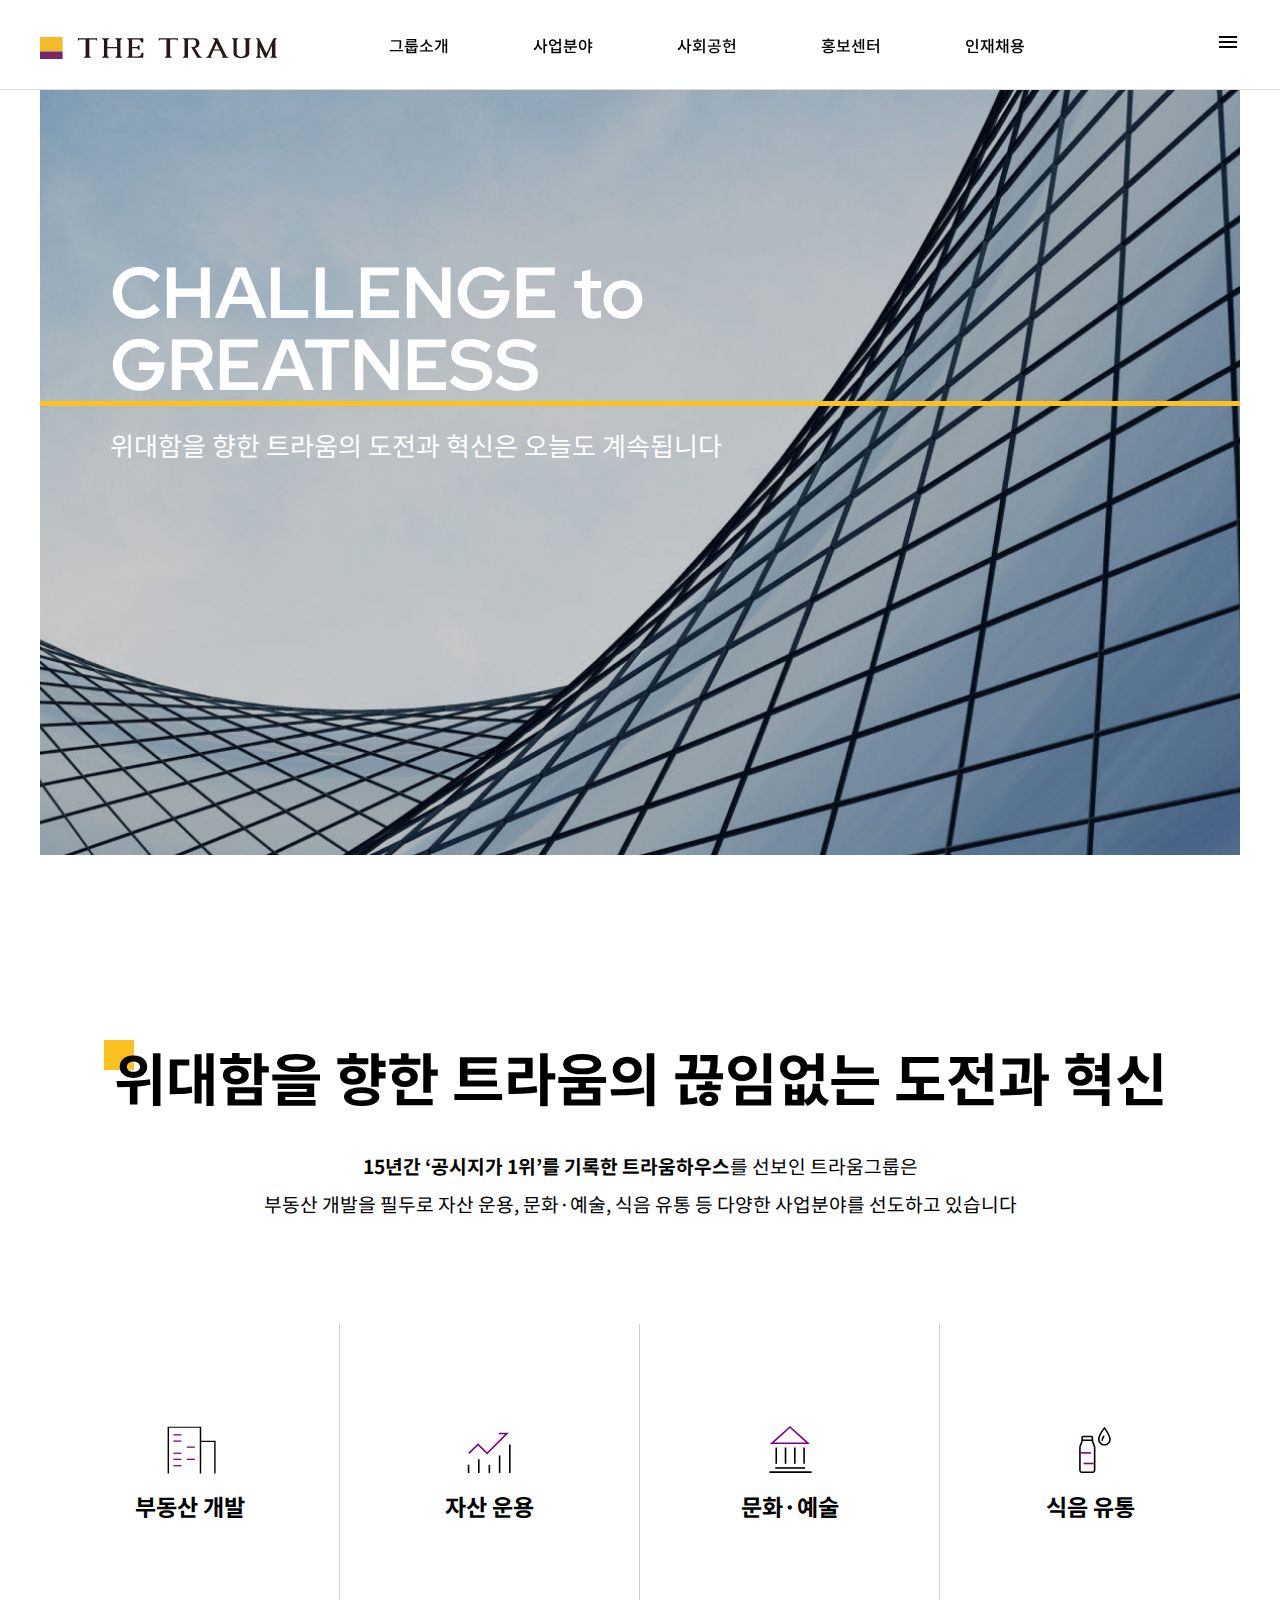
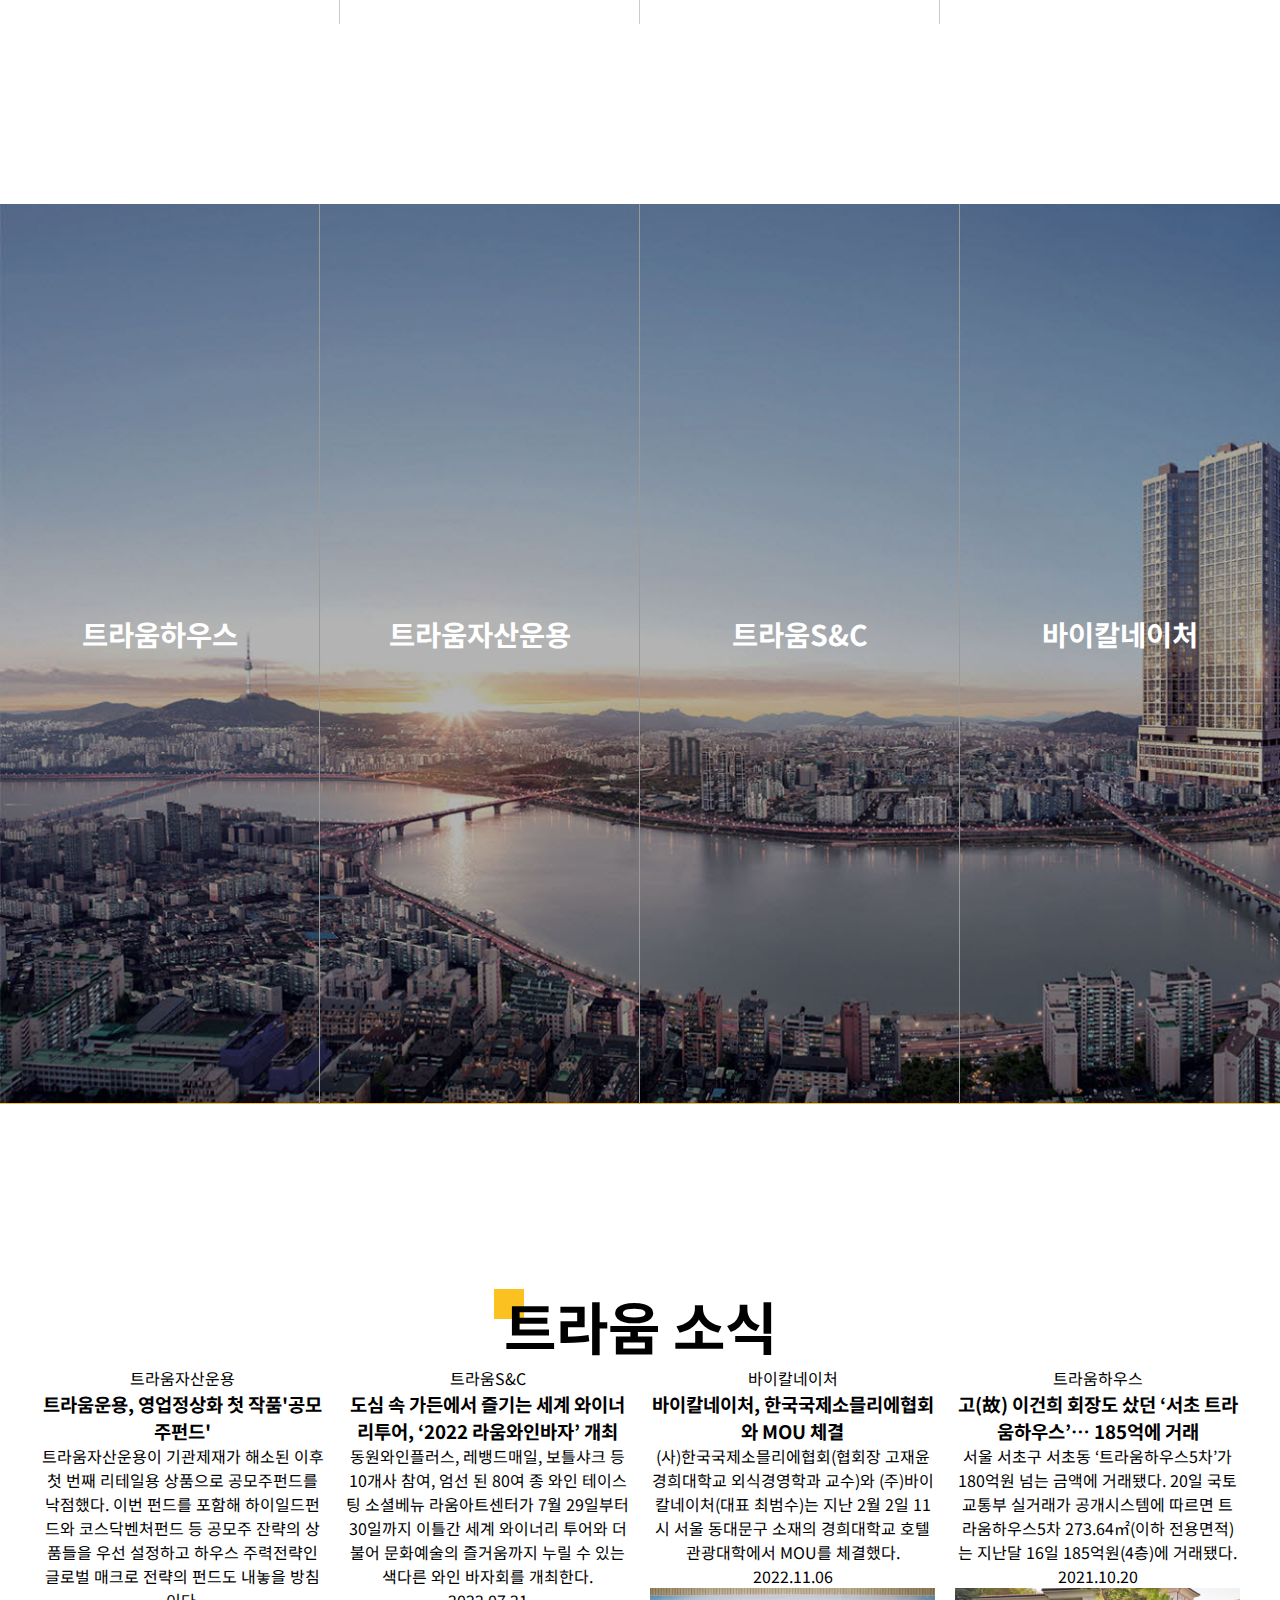
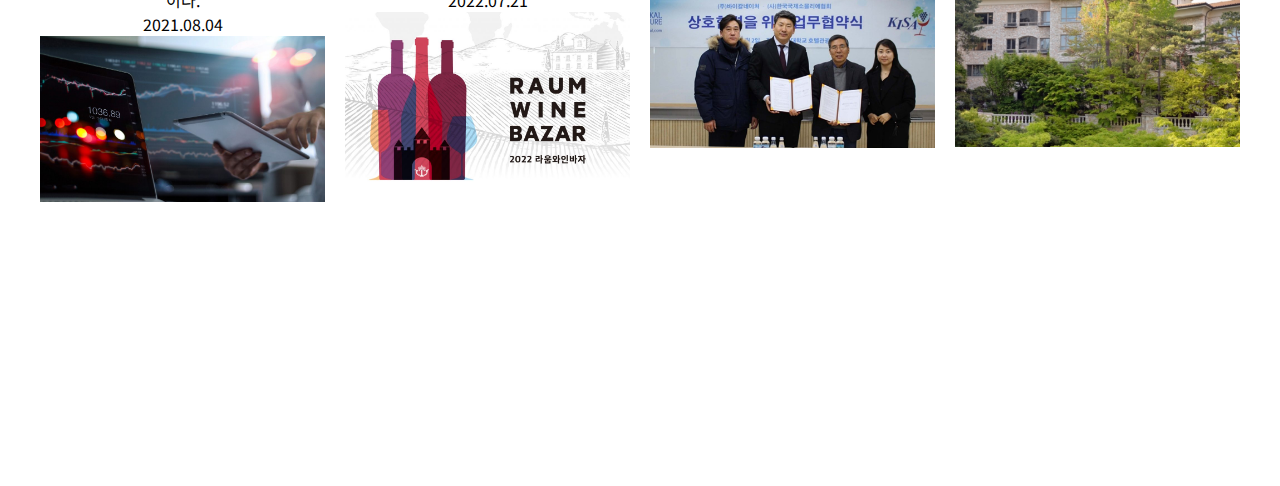
==== index.html @ a63b40f0 "contents_2 구현" ====
<!DOCTYPE html>
<html lang="en">
  <head>
    <meta charset="UTF-8" />
    <meta http-equiv="X-UA-Compatible" content="IE=edge" />
    <meta name="viewport" content="width=device-width, initial-scale=1.0" />
    <title>THE TRAUM</title>
    <link rel="stylesheet" href="./css/style.css" />
    <link
      rel="stylesheet"
      href="./css/web.css"
      media="screen and (min-width: 1200px)"
    />
    <link
      rel="stylesheet"
      href="./css/tab.css"
      media="screen and (max-width: 1200px) and (min-width: 768px)"
    />
    <link
      rel="stylesheet"
      href="./css/mob.css"
      media="screen and (max-width: 768px)"
    />
    <script src="https://ajax.googleapis.com/ajax/libs/jquery/3.6.1/jquery.min.js"></script>
    <script src="./js/main.js"></script>
  </head>
  <body>
    <div class="container">
      <header>
        <h1 class="logo">
          <a href="index.html">
            <img src="./images/logo.svg" alt="logo" />
          </a>
        </h1>
        <nav class="gnb">
          <ul class="depth1">
            <li>
              <a class="depth1-a" href="#">그룹소개</a>
              <ul class="depth2">
                <li>
                  <a href="#">CEO 인사말</a>
                </li>
                <li>
                  <a href="#">경영철학</a>
                </li>
                <li>
                  <a href="#">연혁</a>
                </li>
                <li>
                  <a href="#">계열사 소개</a>
                </li>
                <li>
                  <a href="#">CI</a>
                </li>
                <li>
                  <a href="#">오시는 길</a>
                </li>
              </ul>
            </li>
            <li>
              <a class="depth1-a" href="#">사업분야</a>
              <ul class="depth2">
                <li>
                  <a href="#">부동산 개발</a>
                </li>
                <li>
                  <a href="#">자산 운용</a>
                </li>
                <li>
                  <a href="#">문화·예술</a>
                </li>
                <li>
                  <a href="#">식음 유통</a>
                </li>
              </ul>
            </li>
            <li>
              <a class="depth1-a" href="#">사회공헌</a>
              <ul class="depth2">
                <li>
                  <a href="#">사회공헌 소개</a>
                </li>
                <li>
                  <a href="#">사회공헌 활동</a>
                </li>
              </ul>
            </li>
            <li>
              <a class="depth1-a" href="#">홍보센터</a>
              <ul class="depth2">
                <li>
                  <a href="#">그룹뉴스</a>
                </li>
                <li>
                  <a href="#">미디어룸</a>
                </li>
              </ul>
            </li>
            <li>
              <a class="depth1-a" href="#">인재채용</a>
              <ul class="depth2">
                <li>
                  <a href="#">인재상</a>
                </li>
                <li>
                  <a href="#">채용정보</a>
                </li>
              </ul>
            </li>
          </ul>
        </nav>
        <div class="nav-icon">
          <a href="sitemap.html"><img src="./images/menu.svg" alt="menu" /></a>
        </div>
      </header>
      <!-- header -->
      <div class="main-title">
        <div class="title-txt">
          <h1>
            CHALLENGE to <br />
            GREATNESS
          </h1>
          <div class="line">
            <div class="line-orange"></div>
          </div>
          <p class="mob-none">
            위대함을 향한 트라움의 도전과 혁신은 오늘도 계속됩니다
          </p>
          <p class="mob-only">
            위대함을 향한 트라움의 도전과 혁신은 <br />
            오늘도 계속됩니다
          </p>
        </div>
        <div class="img-box">
          <img
            class="title-img-web mob-none"
            src="./images/main-title-web.jpeg"
            alt="title-img"
          />
          <img
            class="title-img-mob mob-only"
            src="./images/main-title-mob.jpeg"
            alt="title-img"
          />
        </div>
      </div>
      <!-- main-title -->
      <div class="contents_1">
        <h2>
          <span class="yel">
            위대함을 향한 트라움의 <br class="web-none" />
            끊임없는 도전과 혁신
          </span>
        </h2>
        <p>
          <span class="bold">15년간 ‘공시지가 1위’를 기록한 트라움하우스</span
          >를 선보인 트라움그룹은
          <br class="mob-none" />
          부동산 개발을 필두로 자산 운용, 문화·예술, 식음 유통 등 다양한
          사업분야를 선도하고 있습니다
        </p>
        <div class="content-box">
          <div class="box">
            <img src="./images/real-estate.svg" alt="real-estate" />
            <p class="caption">부동산 개발</p>
            <a href="#"><p class="link-more">바로가기</p></a>
          </div>
          <div class="box">
            <img src="./images/asset-management.svg" alt="asset-management" />
            <p class="caption">자산 운용</p>
            <a href="#"><p class="link-more">바로가기</p></a>
          </div>
          <div class="box">
            <img src="./images/culture-art.svg" alt="culture and art" />
            <p class="caption">문화·예술</p>
            <a href="#"><p class="link-more">바로가기</p></a>
          </div>
          <div class="box">
            <img src="./images/beverage.svg" alt="beverage-distribution" />
            <p class="caption">식음 유통</p>
            <a href="#"><p class="link-more">바로가기</p></a>
          </div>
        </div>
      </div>
      <!-- contents_1 -->
      <div class="contents_2">
        <ul class="bm-list">
          <li>
            <p class="hidden kf-title-slide">부동산 개발 부문</p>
            <h3>트라움하우스</h3>
            <p class="hidden kf-next-slide">
              트라움하우스는 프로젝트 개발 기획, 시공, 분양, 운영 등 개발사업 전
              분야를 아우르는 디벨로퍼로서 시장을 놀라운 혁신으로 이끌고
              있습니다.
            </p>
            <a href="#"><p class="hidden kf-next-slide link-more">MORE</p></a>
          </li>
          <li>
            <p class="hidden kf-title-slide">자산운용 부문</p>
            <h3>트라움자산운용</h3>
            <p class="hidden kf-next-slide">
              세상에 없던 상품을 만들고자 도전하는 트라움자산운용은 매크로
              분석을 기반으로 시장 변화에 능동적으로 대처하며 장기적인 복리
              수익률을 추구합니다.
            </p>
            <a href="#"><p class="hidden kf-next-slide link-more">MORE</p></a>
          </li>
          <li>
            <p class="hidden kf-title-slide">문화·예술 부문</p>
            <h3>트라움S&C</h3>
            <p class="hidden kf-next-slide">
              국내 최초 소셜베뉴 라움은 '사람이 문화를 만든다'는 철학 아래
              사람과 사람을 잇는 사회 교류와 품격 있는 문화 예술 향유의 장을
              선보입니다.
            </p>
            <a href="#"> <p class="hidden kf-next-slide link-more">MORE</p></a>
          </li>
          <li>
            <p class="hidden kf-title-slide">식음 유통 부문</p>
            <h3>바이칼네이처</h3>
            <p class="hidden kf-next-slide">
              바이칼네이처는 세계 최대 담수량을 보유한 바이칼 호수의 물을
              취수하여 독점 공급계약을 통해 한국 유통을 전개하고 있습니다.
            </p>
            <a href="#"> <p class="hidden kf-next-slide link-more">MORE</p></a>
          </li>
        </ul>
      </div>
      <!-- contents_2 -->
      <div class="contents_3">
        <h2>
          <span class="yel"> 트라움 소식 </span>
        </h2>
        <div class="ct3_wrap">
          <a href="#">
            <div class="news_box">
              <p class="news_bm"><span>트라움자산운용</span></p>
              <h3 class="news_title">
                트라움운용, 영업정상화 첫 작품'공모주펀드'
              </h3>
              <p class="news_txt">
                트라움자산운용이 기관제재가 해소된 이후 첫 번째 리테일용
                상품으로 공모주펀드를 낙점했다. 이번 펀드를 포함해
                하이일드펀드와 코스닥벤처펀드 등 공모주 잔략의 상품들을 우선
                설정하고 하우스 주력전략인 글로벌 매크로 전략의 펀드도 내놓을
                방침이다.
              </p>
              <p class="news_date">2021.08.04</p>
              <div class="news_img">
                <img src="./images/contents_3_img_1.jpg" alt="news1" />
              </div>
            </div>
          </a>
          <a href="#">
            <div class="news_box">
              <p class="news_bm"><span>트라움S&C</span></p>
              <h3 class="news_title">
                도심 속 가든에서 즐기는 세계 와이너리투어, ‘2022 라움와인바자’
                개최
              </h3>
              <p class="news_txt">
                동원와인플러스, 레뱅드매일, 보틀샤크 등 10개사 참여, 엄선 된
                80여 종 와인 테이스팅 소셜베뉴 라움아트센터가 7월 29일부터
                30일까지 이틀간 세계 와이너리 투어와 더불어 문화예술의
                즐거움까지 누릴 수 있는 색다른 와인 바자회를 개최한다.
              </p>
              <p class="news_date">2022.07.21</p>
              <div class="news_img">
                <img src="./images/contents_3_img_2.jpg" alt="news2" />
              </div>
            </div>
          </a>
          <a href="#">
            <div class="news_box">
              <p class="news_bm"><span>바이칼네이처</span></p>
              <h3 class="news_title">
                바이칼네이처, 한국국제소믈리에협회와 MOU 체결
              </h3>
              <p class="news_txt">
                (사)한국국제소믈리에협회(협회장 고재윤 경희대학교 외식경영학과
                교수)와 (주)바이칼네이처(대표 최범수)는 지난 2월 2일 11시 서울
                동대문구 소재의 경희대학교 호텔관광대학에서 MOU를 체결했다.
              </p>
              <p class="news_date">2022.11.06</p>
              <div class="news_img">
                <img src="./images/contents_3_img_3.jpg" alt="news3" />
              </div>
            </div>
          </a>
          <a href="#">
            <div class="news_box">
              <p class="news_bm"><span>트라움하우스</span></p>
              <h3 class="news_title">
                고(故) 이건희 회장도 샀던 ‘서초 트라움하우스’… 185억에 거래
              </h3>
              <p class="news_txt">
                서울 서초구 서초동 ‘트라움하우스5차’가 180억원 넘는 금액에
                거래됐다. 20일 국토교통부 실거래가 공개시스템에 따르면
                트라움하우스5차 273.64㎡(이하 전용면적)는 지난달 16일
                185억원(4층)에 거래됐다.
              </p>
              <p class="news_date">2021.10.20</p>
              <div class="news_img">
                <img src="./images/contents_3_img_4.jpg" alt="news4" />
              </div>
            </div>
          </a>
        </div>
      </div>
      <!-- contents_3 -->
    </div>
    <!-- container -->
  </body>
</html>
---- css/style.css ----
@import url("https://fonts.googleapis.com/css2?family=Noto+Sans+KR:wght@100;300;400;500;700;900&family=Red+Hat+Display:wght@700;800;900&display=swap");

* {
  margin: 0;
  padding: 0;
  box-sizing: border-box;
}

body {
  font-family: "Noto Sans KR", sans-serif;
  overflow-x: hidden;
}

body::-webkit-scrollbar {
  display: none; /* Chrome, Safari, Opera */
}
body {
  -ms-overflow-style: none; /* IE and Edge */
  scrollbar-width: none; /* Firefox */
}

.container {
  width: 100vw;
  margin: 0 auto;
}

nav ul {
  list-style-type: none;
}

.gnb .depth1 > li {
  display: inline-block;
}

a {
  text-decoration: none;
  color: #000;
}

.main-title .title-txt h1 {
  font-family: "Red Hat Display";
}

/* 타이틀라인 애니메이션 */
.main-title .title-txt .line .line-orange {
  animation: line-orange 6s infinite linear both;
}

@keyframes line-orange {
  from {
    width: 0;
  }
  to {
    width: calc(100%);
  }
}
---- css/web.css ----
/* #### web.css #### */
.mob-only {
  display: none;
}
.web-none {
  display: none;
}
.container {
  max-width: 1900px;
}

/* header */
header {
  display: flex;
  width: 100%;
  height: 90px;
  /* outline: 1px solid red; */
  justify-content: space-between;
  align-items: center;
  padding: 0 40px;
  z-index: 100;
  position: fixed;
  background: #fff;
  border-bottom: 0.2px solid #ddd;
}

.gnb {
  height: 100%;
}

.gnb .depth1 > li {
  width: 140px;
  height: 100%;
  /* outline: 1px solid yellow; */
  position: relative;
}
.gnb .depth1 > li > a {
  font-size: 16px;
  font-weight: 500;
  line-height: 90px;
}

/* depth2 메뉴 */
.gnb .depth2 {
  height: 0;
  padding-top: 20px;
  margin-bottom: 20px;
  z-index: 2;
  overflow: hidden;
  transition: 0.2s;
}
.gnb .depth1::after {
  content: "";
  width: 100%;
  height: 0;
  background: #fff;
  position: absolute;
  left: 0;
  top: 90px;
  transition: 0.2s;
  z-index: -1;
}
.gnb .depth1:hover::after {
  height: 280px;
}

.gnb .depth1:hover .depth2 {
  height: 280px;
  flex-direction: column;
}

.gnb .depth2 a {
  font-size: 15px;
  font-weight: 400;
  line-height: 40px;
}

.gnb a:hover {
  font-weight: 700;
  color: #800080;
}

.gnb .depth1 > li::before {
  content: "";
  width: 0px;
  height: 2px;
  background: #800080;
  position: absolute;
  top: 88px;
  transition: 0.5s;
}
.gnb .depth1 > li:hover::before {
  width: 65px;
}

/* title */
.main-title {
  width: 100%;
  height: 95vh;
  /* outline: 1px solid blue; */
  padding: 0 40px;
  position: relative;
  overflow: hidden;
}
.main-title .title-txt {
  width: 100%;
  position: absolute;
  top: 30%;
}
.main-title .title-txt h1 {
  font-size: 4.5rem;
  color: #fff;
  line-height: 1em;
  padding-left: 70px;
}
.main-title .title-txt .line {
  width: calc(100vw - 80px);
  height: 5px;
  background: #fff;
}
.main-title .title-txt .line .line-orange {
  width: calc(100vw - 80px);
  height: 100%;
  background: #fac120;
}
.main-title .title-txt p {
  font-size: 26px;
  color: #fff;
  margin-top: 20px;
  padding-left: 70px;
}
.main-title .title-img-web {
  width: 100%;
  height: 95vh;
  display: flex;
  object-fit: cover;
  object-position: bottom;
}

/* contents_1 */
.contents_1 {
  width: 100%;
  text-align: center;
  padding: 180px 40px;
  /* outline: 1px solid #fac120; */
}

.contents_1 > h2 {
  font-size: 3.56rem;
}

.contents_1 h2 span {
  position: relative;
}
.contents_1 .yel::before {
  content: "";
  width: 30px;
  height: 30px;
  background: #fac120;
  position: absolute;
  top: 5px;
  left: -10px;
  z-index: -1;
}

.contents_1 > p {
  margin-top: 30px;
  font-size: 1.2rem;
  line-height: 2em;
}

.contents_1 > p > .bold {
  font-weight: 700;
}
.contents_1 .content-box {
  width: 100%;
  height: 300px;
  margin-top: 100px;
  display: flex;
  justify-content: space-around;
  align-items: center;
  /* outline: 1px solid blue; */
}

.contents_1 .content-box .box {
  width: 25%;
  height: 100%;
  /* outline: 1px solid orange; */
  display: flex;
  flex-direction: column;
  justify-content: center;
  align-items: center;
  border-right: 1px solid #ccc;
}
.contents_1 > .content-box > .box:last-child {
  border-right: none;
}

.contents_1 .box img {
  width: 64px;
}

.contents_1 .box .caption {
  font-size: 1.44rem;
  font-weight: 700;
  line-height: 2em;
}

.contents_1 .box:hover > .caption {
  color: #800080;
}

.contents_1 .box .link-more {
  font-weight: 700;
  height: 0;
  overflow: hidden;
  color: #800080;
  transition: 0.5s;
  position: relative;
  left: -15px;
}
.contents_1 .box .link-more::before {
  content: "";
  width: 20px;
  height: 20px;
  background: rgba(80, 00, 80, 0.5);
  position: absolute;
  left: 73px;
  top: 3px;
}

.contents_1 .box .link-more::after {
  content: "";
  width: 50px;
  height: 20px;
  background-image: url(../images/p_btn.svg);
  background-repeat: no-repeat;
  position: absolute;
  left: 65px;
  top: 8px;
  transition: 0.5s;
}

.contents_1 .box:hover .link-more {
  height: 1.5em;
  overflow: visible;
}

.contents_1 .box .link-more:hover::after {
  transform: translate(18px, 0);
}

/* contents_2 */

.contents_2 {
  height: 100vh;
  background-image: url(../images/contents_2_bg_1.jpg);
  background-repeat: no-repeat;
  background-size: cover;
}
.contents_2 .bm-list {
  width: 100%;
  display: flex;
  height: 100%;
}

.contents_2 .bm-list li {
  width: 25%;
  height: 100%;
  border-right: 0.1px solid #999;
  display: flex;
  flex-direction: column;
  justify-content: center;
  text-align: center;
  padding: 20px;
  color: white;
  position: relative;
}

.contents_2 .bm-list li:last-child {
  border-right: none;
}

.contents_2 h3 {
  font-size: 1.78rem;
  line-height: 3em;
}
.hidden {
  height: 0;
  opacity: 0;
}

.contents_2 li:hover {
  background: rgba(80, 00, 80, 0.3);
}

.contents_2 li:hover .hidden {
  height: auto;
}

.contents_2 li:hover h3 {
  transform: scale(1.5);
  transition: 0.4s;
}

.contents_2 li:hover .kf-title-slide {
  animation: title-slide 0.6s forwards;
}

.contents_2 li:hover .kf-next-slide {
  animation: next-slide 0.6s 0.3s forwards;
}

@keyframes title-slide {
  from {
    transform: translateY(50px);
  }
  to {
    transform: translateY(0);
    opacity: 1;
  }
}

@keyframes next-slide {
  from {
    transform: translateY(50px);
  }
  to {
    transform: translateY(0);
    opacity: 1;
  }
}

.contents_2 li .link-more {
  line-height: 30px;
  position: relative;
  margin: 20px auto;
  width: 200px;
  left: -30px;
  /* outline: 1px solid red; */
}
.contents_2 a {
  color: #fff;
}
.contents_2 .link-more::before {
  content: "";
  width: 30px;
  height: 30px;
  background: rgba(80, 00, 80, 0.8);
  position: absolute;
  right: 30px;
}
.contents_2 .link-more::after {
  content: "";
  width: 30px;
  height: 20px;
  background-image: url(../images/more.svg);
  background-repeat: no-repeat;
  background-size: contain;
  position: absolute;
  right: 40px;
  top: 10px;
  transition: 0.5s;
}
.contents_2 .link-more:hover::after {
  transform: translate(20px, 0);
}

/* contents_3 */
.contents_3 {
  width: 100%;
  text-align: center;
  padding: 180px 40px;
  outline: 1px solid #fac120;
}

.contents_3 > h2 {
  font-size: 3.56rem;
}

.contents_3 h2 .yel {
  position: relative;
}
.contents_3 .yel::before {
  content: "";
  width: 30px;
  height: 30px;
  background: #fac120;
  position: absolute;
  top: 5px;
  left: -10px;
  z-index: -1;
}

.contents_3 .ct3_wrap {
  display: flex;
  width: 100%;
  height: 60vh;
  overflow: hidden;
  gap: 20px;
}

.contents_3 .ct3_wrap a {
  width: 33.33%;
}

.contents_3 img {
  width: 100%;
  display: flex;
}
---- css/tab.css ----
/* #### tab.css #### */
.mob-only {
  display: none;
}
.web-only {
  display: none;
}

/* header */
header {
  display: flex;
  width: 100vw;
  height: 90px;
  position: fixed;
  /* outline: 1px solid red; */
  justify-content: space-between;
  align-items: center;
  padding: 0 40px;
  border-bottom: 0.2px solid #ddd;
  z-index: 100;
  background-color: #fff;
}
.gnb {
  height: 100%;
  display: none;
}

/* title */
.main-title {
  width: 100%;
  height: 85vh;
  /* outline: 1px solid blue; */
  padding: 0 40px;
  position: relative;
}
.main-title .title-txt {
  width: 100%;
  position: absolute;
  top: 30%;
}
.main-title .title-txt h1 {
  font-size: 72px;
  color: #fff;
  line-height: 1em;
  padding-left: 50px;
}
.main-title .title-txt .line {
  width: 100%;
  height: 5px;
  background: #fff;
  padding-right: 80px;
}
.main-title .title-txt .line .line-orange {
  width: 100%;
  height: 100%;
  background: #fac120;
}
.main-title .title-txt p {
  font-size: 23px;
  color: #fff;
  margin-top: 20px;
  padding-left: 50px;
}
.main-title .title-img-web {
  width: 100%;
  height: 85vh;
  display: flex;
  object-fit: cover;
  object-position: bottom;
}

/* contents_1 */
.contents_1 {
  width: 100%;
  text-align: center;
  padding: 150px 40px;
  /* outline: 1px solid #fac120; */
}

.contents_1 > h2 {
  font-size: 2.66rem;
}

.contents_1 h2 span {
  position: relative;
}
.contents_1 .yel::before {
  content: "";
  width: 30px;
  height: 30px;
  background: #fac120;
  position: absolute;
  top: 0px;
  left: -10px;
  z-index: -1;
}

.contents_1 > p {
  margin-top: 30px;
  font-size: 1rem;
  line-height: 2em;
}

.contents_1 > p > .bold {
  font-weight: 700;
}
.contents_1 .content-box {
  width: 100%;
  height: 300px;
  margin-top: 100px;
  display: flex;
  justify-content: space-around;
  align-items: center;
  /* outline: 1px solid blue; */
}

.contents_1 .content-box .box {
  width: 25%;
  height: 100%;
  /* outline: 1px solid orange; */
  display: flex;
  flex-direction: column;
  justify-content: center;
  align-items: center;
  border-right: 1px solid #ccc;
}
.contents_1 > .content-box > .box:last-child {
  border-right: none;
}

.contents_1 .box img {
  width: 64px;
}

.contents_1 .box .caption {
  font-size: 1.44rem;
  font-weight: 700;
  line-height: 2em;
}

.contents_1 .box:hover > .caption {
  color: #800080;
}

.contents_1 .box .link-more {
  font-weight: 700;
  height: 0;
  overflow: hidden;
  color: #800080;
  transition: 0.5s;
  position: relative;
  left: -15px;
}
.contents_1 .box .link-more::before {
  content: "";
  width: 20px;
  height: 20px;
  background: rgba(80, 00, 80, 0.5);
  position: absolute;
  left: 73px;
  top: 3px;
}

.contents_1 .box .link-more::after {
  content: "";
  width: 50px;
  height: 20px;
  background-image: url(../images/p_btn.svg);
  background-repeat: no-repeat;
  position: absolute;
  left: 65px;
  top: 8px;
  transition: 0.5s;
}

.contents_1 .box:hover .link-more {
  height: 1.5em;
  overflow: visible;
}

.contents_1 .box .link-more:hover::after {
  transform: translate(18px, 0);
}

/* contents_2 */

.contents_2 {
  height: 100vh;
}
.contents_2 .bm-list {
  width: 100%;
  display: flex;
  flex-wrap: wrap;
  overflow: hidden;
  height: 100%;
}

.contents_2 .bm-list li {
  width: 50%;
  height: 100%;
  display: flex;
  flex-direction: column;
  justify-content: center;
  text-align: center;
  padding: 50px;
  color: white;
  background-position: left;
}

.contents_2 .bm-list li:first-child {
  background-image: url(../images/contents_2_bg_1.jpg);
}
.contents_2 .bm-list li:nth-child(2) {
  background-image: url(../images/contents_2_bg_2.jpg);
}
.contents_2 .bm-list li:nth-child(3) {
  background-image: url(../images/contents_2_bg_3.jpg);
}
.contents_2 .bm-list li:last-child {
  background-image: url(../images/contents_2_bg_4.jpg);
}

.contents_2 h3 {
  font-size: 1.78rem;
  line-height: 2.5em;
}
.contents_2 p {
  font-size: 0.9rem;
}

.contents_2 .link-more {
  font-weight: 300;
  line-height: 30px;
  position: relative;
  margin: 20px auto;
  width: 200px;
  left: -25px;
}
.contents_2 a {
  color: #fff;
}
.contents_2 .link-more::before {
  content: "";
  width: 30px;
  height: 30px;
  background: rgba(80, 00, 80, 0.8);
  position: absolute;
  right: 30px;
}
.contents_2 .link-more::after {
  content: "";
  width: 30px;
  height: 20px;
  background-image: url(../images/more.svg);
  background-repeat: no-repeat;
  background-size: contain;
  position: absolute;
  right: 40px;
  top: 10px;
  transition: 0.5s;
}
.contents_2 .link-more:hover::after {
  transform: translate(20px, 0);
}
---- css/mob.css ----
/* #### mob.css #### */
.mob-none {
  display: none;
}
.web-only {
  display: none;
}

header {
  display: flex;
  position: fixed;
  width: 100%;
  height: 65px;
  /* outline: 1px solid red; */
  justify-content: space-between;
  align-items: center;
  padding: 0 14px;
  border-bottom: 0.2px solid #ddd;
  z-index: 100;
  background-color: #fff;
}
header h1 img {
  width: 80%;
}
.gnb {
  height: 100%;
  display: none;
}

/* title */
.main-title {
  width: 100%;
  height: 60vh;
  /* outline: 1px solid blue; */
  position: relative;
}
.main-title .title-txt {
  width: 100%;
  height: 100%;
  position: absolute;
  top: 30%;
}
.main-title .title-txt h1 {
  font-size: 35px;
  color: #fff;
  line-height: 1em;
  padding-left: 40px;
}
.main-title .title-txt .line {
  width: 100%;
  height: 3px;
  background: #fff;
}
.main-title .title-txt .line .line-orange {
  width: 100%;
  height: 100%;
  background: #fac120;
}

.main-title .title-txt p {
  font-size: 17px;
  color: #fff;
  margin-top: 10px;
  padding-left: 40px;
}

.main-title .title-img-mob {
  width: 100%;
  height: 60vh;
  display: flex;
  object-fit: cover;
  object-position: bottom;
}

/* contents_1 */
.contents_1 {
  width: 100%;
  text-align: center;
  padding: 50px 14px;
  outline: 1px solid #fac120;
}

.contents_1 > h2 {
  font-size: 25px;
}

.contents_1 h2 span {
  position: relative;
}
.contents_1 .yel::before {
  content: "";
  width: 20px;
  height: 20px;
  background: #fac120;
  position: absolute;
  top: -2px;
  left: -8px;
  z-index: -1;
}

.contents_1 > p {
  margin-top: 30px;
  font-size: 14px;
  line-height: 2em;
}

.contents_1 > p > .bold {
  font-weight: 700;
}
.contents_1 .content-box {
  width: 100%;
  height: 300px;
  margin-top: 50px;
  display: flex;
  flex-wrap: wrap;
  justify-content: space-around;
  align-items: center;
  /* outline: 1px solid blue; */
}

.contents_1 .content-box .box {
  width: 50%;
  height: 50%;
  /* outline: 1px solid orange; */
  display: flex;
  flex-direction: column;
  justify-content: center;
  align-items: center;
  border-right: 1px solid #ccc;
  border-bottom: 1px solid #ccc;
}
.contents_1 > .content-box > .box:nth-child(2) {
  border-right: none;
}
.contents_1 > .content-box > .box:nth-child(3) {
  border-bottom: none;
}
.contents_1 > .content-box > .box:last-child {
  border-right: none;
  border-bottom: none;
}

.contents_1 .box img {
  width: 58px;
}

.contents_1 .box .caption {
  font-size: 20px;
  font-weight: 700;
  line-height: 2em;
}

.contents_1 .box:hover > .caption {
  color: #800080;
}

.contents_1 .box .link-more {
  font-size: 15px;
  font-weight: 700;
  height: 0;
  overflow: hidden;
  color: #800080;
  transition: 0.5s;
  position: relative;
  left: -15px;
}
.contents_1 .box .link-more::before {
  content: "";
  width: 20px;
  height: 20px;
  background: rgba(80, 00, 80, 0.5);
  position: absolute;
  left: 73px;
  top: 3px;
}

.contents_1 .box .link-more::after {
  content: "";
  width: 50px;
  height: 20px;
  background-image: url(../images/p_btn.svg);
  background-repeat: no-repeat;
  position: absolute;
  left: 65px;
  top: 8px;
  transition: 0.5s;
}

.contents_1 .box:hover .link-more {
  height: 1.5em;
  overflow: visible;
}

.contents_1 .box .link-more:hover:after {
  transform: translate(18px, 0);
}

/* contents_2 */

.contents_2 {
  height: 65vh;
}
.contents_2 .bm-list {
  width: 100%;
  display: flex;
  flex-wrap: wrap;
  overflow: hidden;
  height: 100%;
}

.contents_2 .bm-list li {
  width: 100%;
  height: 100%;
  display: flex;
  flex-direction: column;
  justify-content: center;
  text-align: center;
  padding: 50px;
  color: white;
  background-position: center;
}

.contents_2 .bm-list li:first-child {
  background-image: url(../images/contents_2_bg_1.jpg);
}
.contents_2 .bm-list li:nth-child(2) {
  background-image: url(../images/contents_2_bg_2.jpg);
}
.contents_2 .bm-list li:nth-child(3) {
  background-image: url(../images/contents_2_bg_3.jpg);
}
.contents_2 .bm-list li:last-child {
  background-image: url(../images/contents_2_bg_4.jpg);
}

.contents_2 h3 {
  font-size: 1.78rem;
  line-height: 2.5em;
}
.contents_2 p {
  font-size: 0.9rem;
}

.contents_2 .link-more {
  font-weight: 300;
  line-height: 30px;
  position: relative;
  margin: 20px auto;
  width: 200px;
  left: -25px;
}
.contents_2 a {
  color: #fff;
}
.contents_2 .link-more::before {
  content: "";
  width: 30px;
  height: 30px;
  background: rgba(80, 00, 80, 0.8);
  position: absolute;
  right: 30px;
}
.contents_2 .link-more::after {
  content: "";
  width: 30px;
  height: 20px;
  background-image: url(../images/more.svg);
  background-repeat: no-repeat;
  background-size: contain;
  position: absolute;
  right: 40px;
  top: 10px;
  transition: 0.5s;
}
.contents_2 .link-more:hover::after {
  transform: translate(20px, 0);
}
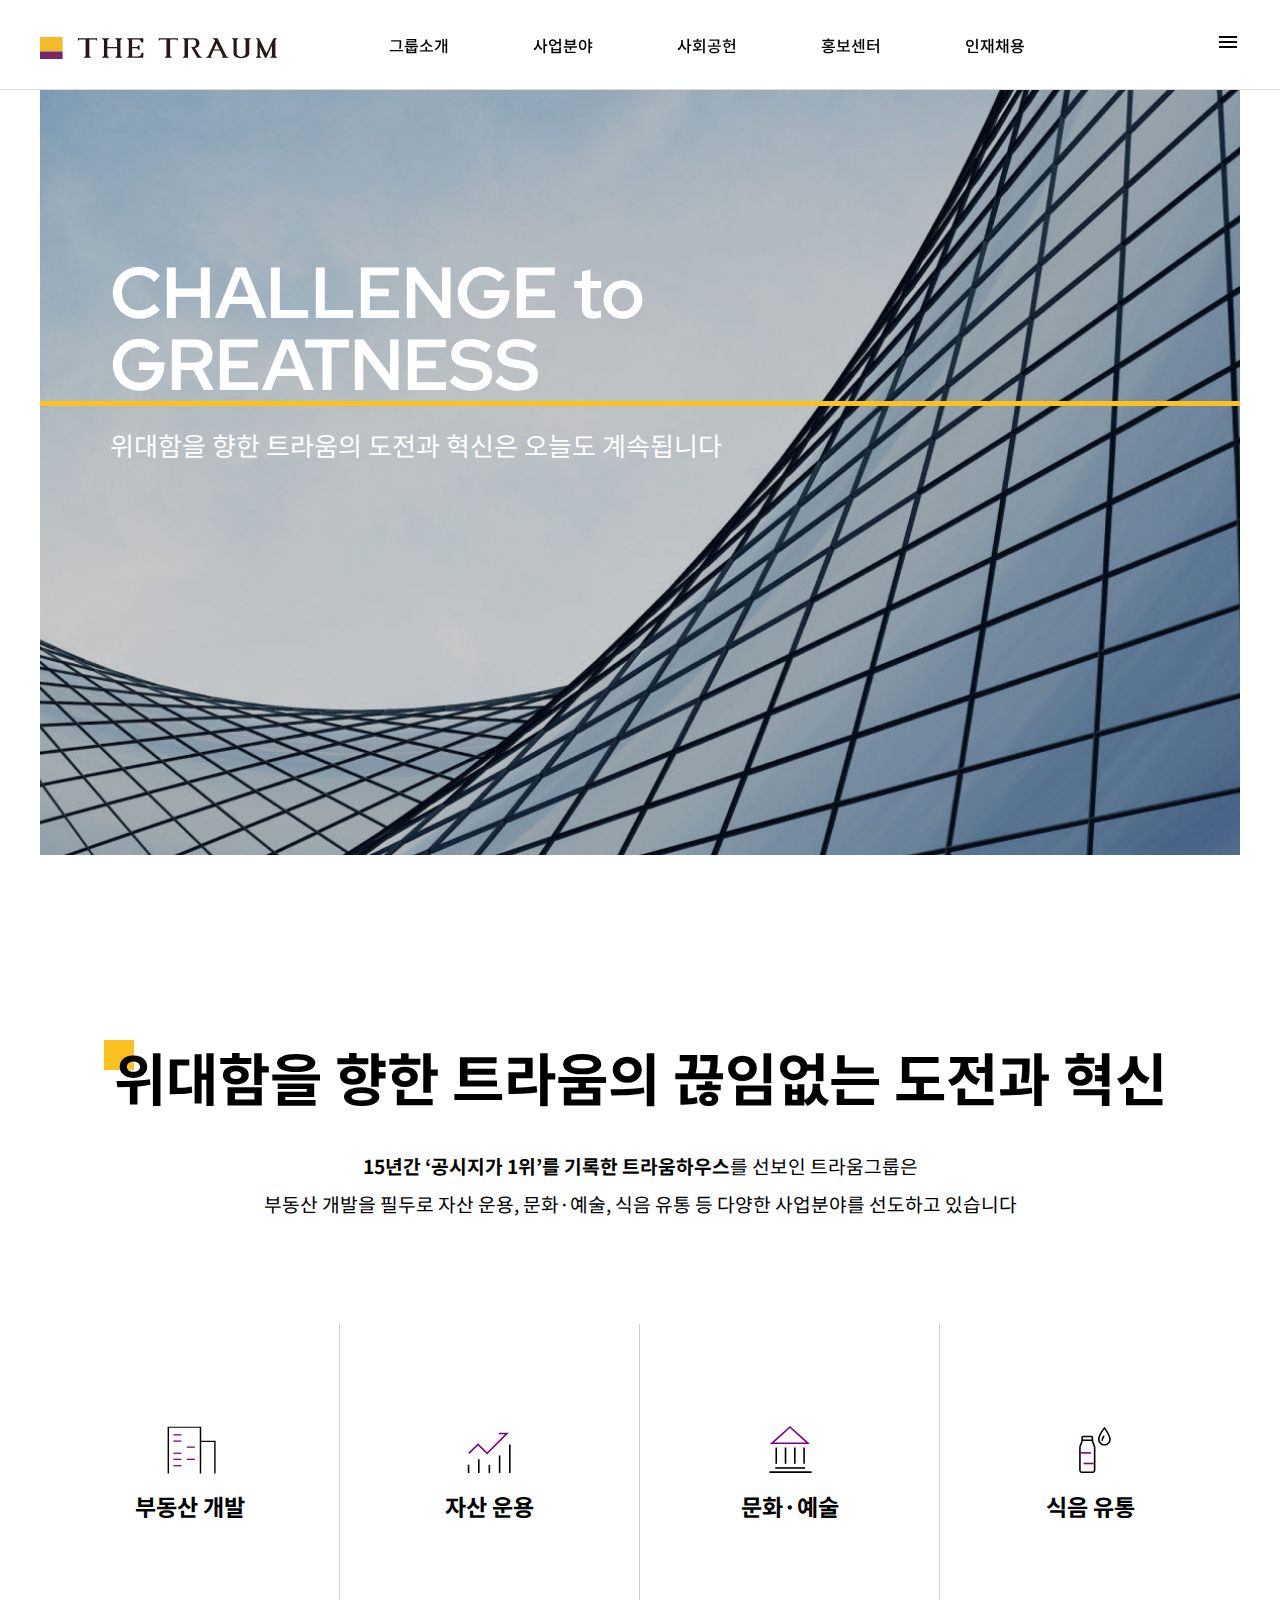
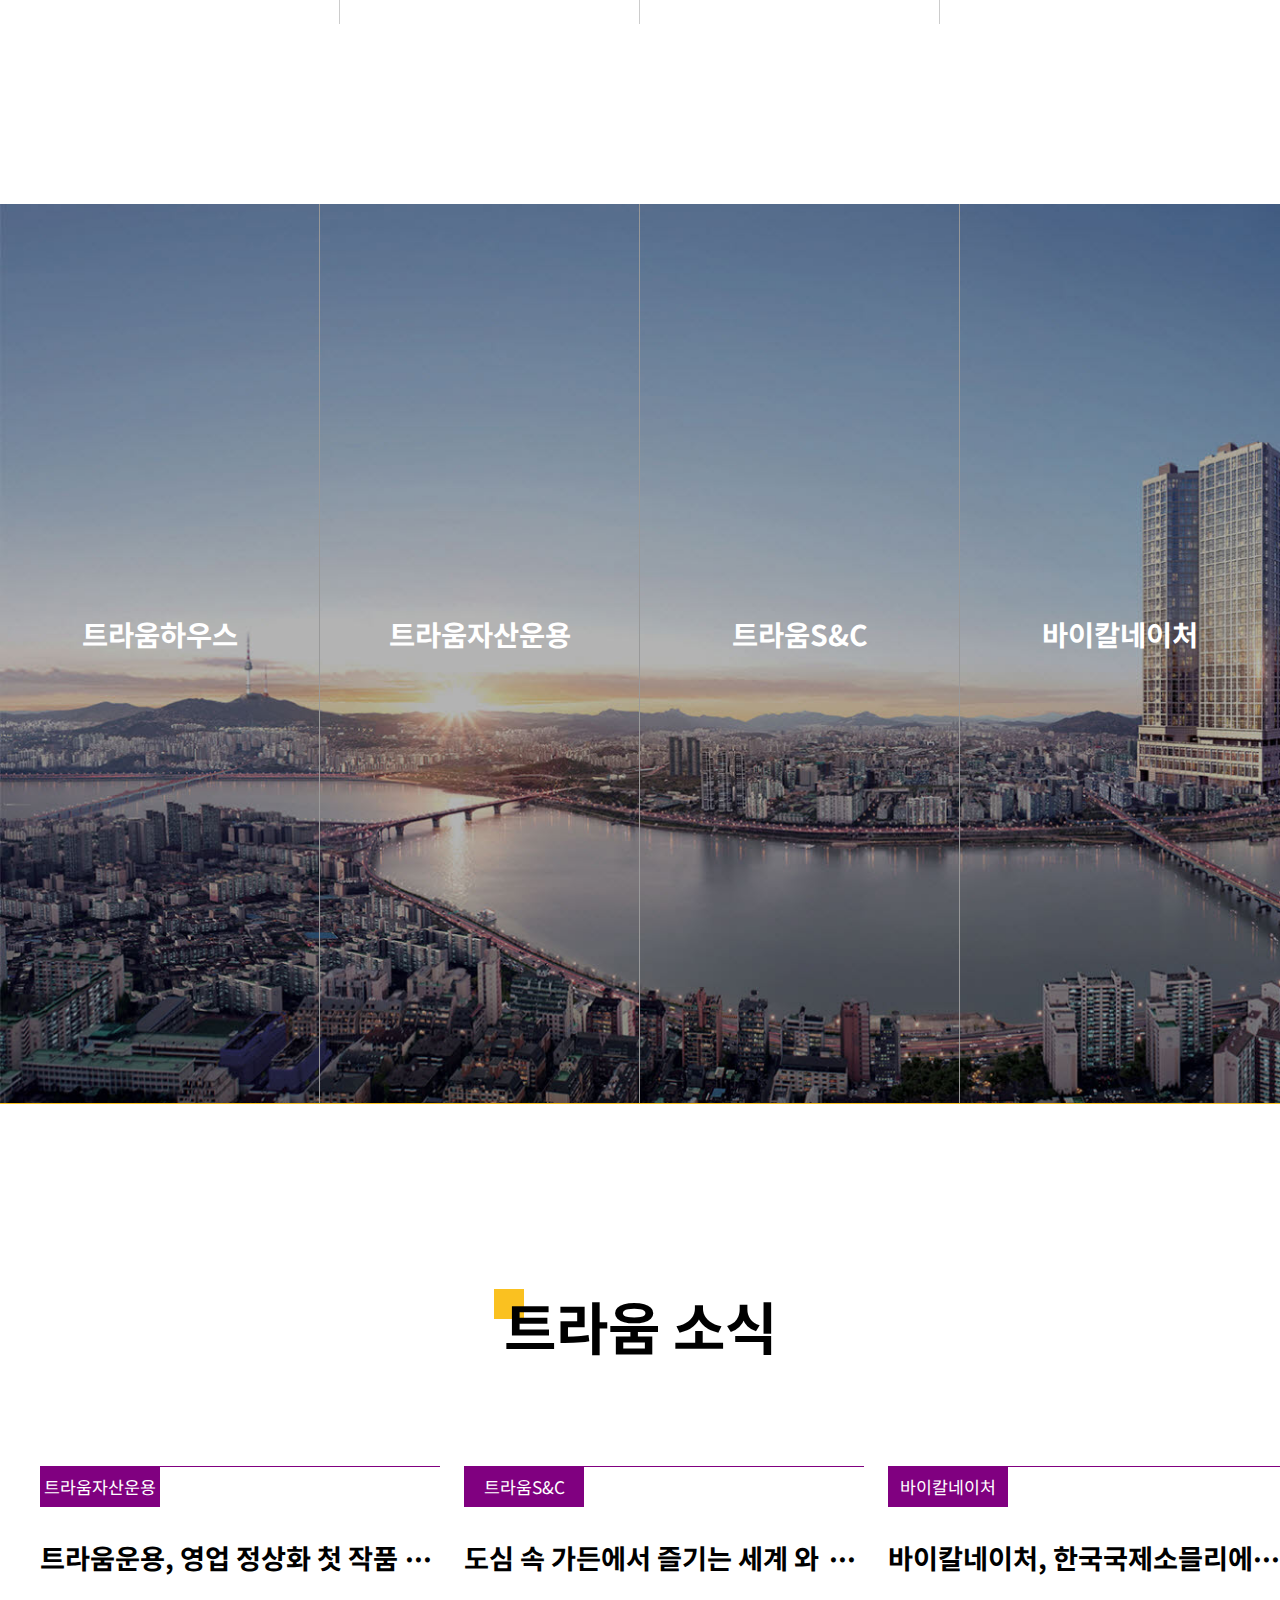
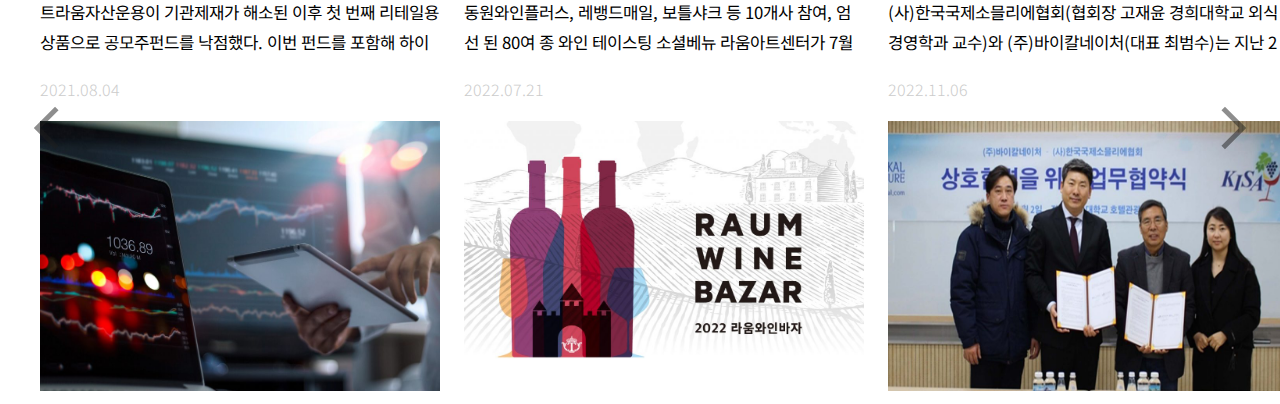
==== commit 8498c3a1: "contents_3 web css 작성" ====
--- a/index.html
+++ b/index.html
@@ -231,12 +231,12 @@
         <h2>
           <span class="yel"> 트라움 소식 </span>
         </h2>
-        <div class="ct3_wrap">
-          <a href="#">
-            <div class="news_box">
+        <ul class="news_list">
+          <li>
+            <a class="news_box" href="#">
               <p class="news_bm"><span>트라움자산운용</span></p>
               <h3 class="news_title">
-                트라움운용, 영업정상화 첫 작품'공모주펀드'
+                트라움운용, 영업 정상화 첫 작품 '공모주펀드'
               </h3>
               <p class="news_txt">
                 트라움자산운용이 기관제재가 해소된 이후 첫 번째 리테일용
@@ -249,10 +249,10 @@
               <div class="news_img">
                 <img src="./images/contents_3_img_1.jpg" alt="news1" />
               </div>
-            </div>
-          </a>
-          <a href="#">
-            <div class="news_box">
+            </a>
+          </li>
+          <li>
+            <a class="news_box" href="#">
               <p class="news_bm"><span>트라움S&C</span></p>
               <h3 class="news_title">
                 도심 속 가든에서 즐기는 세계 와이너리투어, ‘2022 라움와인바자’
@@ -268,10 +268,10 @@
               <div class="news_img">
                 <img src="./images/contents_3_img_2.jpg" alt="news2" />
               </div>
-            </div>
-          </a>
-          <a href="#">
-            <div class="news_box">
+            </a>
+          </li>
+          <li>
+            <a class="news_box" href="#">
               <p class="news_bm"><span>바이칼네이처</span></p>
               <h3 class="news_title">
                 바이칼네이처, 한국국제소믈리에협회와 MOU 체결
@@ -285,10 +285,10 @@
               <div class="news_img">
                 <img src="./images/contents_3_img_3.jpg" alt="news3" />
               </div>
-            </div>
-          </a>
-          <a href="#">
-            <div class="news_box">
+            </a>
+          </li>
+          <li>
+            <a class="news_box" href="#">
               <p class="news_bm"><span>트라움하우스</span></p>
               <h3 class="news_title">
                 고(故) 이건희 회장도 샀던 ‘서초 트라움하우스’… 185억에 거래
@@ -303,8 +303,12 @@
               <div class="news_img">
                 <img src="./images/contents_3_img_4.jpg" alt="news4" />
               </div>
-            </div>
-          </a>
+            </a>
+          </li>
+        </ul>
+        <div class="btn_box">
+          <div class="btn news_prev"></div>
+          <div class="btn news_next"></div>
         </div>
       </div>
       <!-- contents_3 -->
--- a/css/style.css
+++ b/css/style.css
@@ -24,7 +24,7 @@
   margin: 0 auto;
 }
 
-nav ul {
+ul {
   list-style-type: none;
 }
 
--- a/css/web.css
+++ b/css/web.css
@@ -369,9 +369,11 @@
 /* contents_3 */
 .contents_3 {
   width: 100%;
+  height: 100vh;
   text-align: center;
   padding: 180px 40px;
   outline: 1px solid #fac120;
+  position: relative;
 }
 
 .contents_3 > h2 {
@@ -392,19 +394,109 @@
   z-index: -1;
 }
 
-.contents_3 .ct3_wrap {
-  display: flex;
-  width: 100%;
-  height: 60vh;
-  overflow: hidden;
-  gap: 20px;
-}
-
-.contents_3 .ct3_wrap a {
-  width: 33.33%;
+.contents_3 .news_list {
+  width: 1250px;
+  height: 526px;
+  /* outline: 1px solid blue; */
+  margin: 100px auto;
+  text-align: left;
+  /* background: #ccc; */
+  overflow: hidden;
+}
+
+.contents_3 .news_list li {
+  display: inline-block;
+  width: 400px;
+  height: 526px;
+  margin-right: 20px;
+  /* outline: 1px solid red; */
+  border-top: 1px solid #800080;
+}
+.contents_3 .news_list li:nth-child(3) {
+  margin-right: 0px;
 }
 
 .contents_3 img {
   width: 100%;
   display: flex;
 }
+
+.contents_3 .news_box .news_bm {
+  width: 120px;
+  background: #800080;
+  color: #fff;
+  line-height: 40px;
+  font-size: 1.08rem;
+  text-align: center;
+}
+
+.contents_3 .news_box .news_title {
+  font-size: 1.7rem;
+  height: 40px;
+  margin-top: 30px;
+  margin-bottom: 20px;
+  padding-right: 32px;
+  overflow: hidden;
+  position: relative;
+}
+
+.contents_3 .news_box .news_title::before {
+  content: "...";
+  width: 30px;
+  height: 40px;
+  position: absolute;
+  right: 5px;
+  top: -7px;
+}
+
+.contents_3 .news_txt {
+  height: 60px;
+  font-size: 1.05rem;
+  line-height: 1.8em;
+  overflow: hidden;
+  font-weight: 400;
+  margin-bottom: 20px;
+}
+
+.contents_3 .news_date {
+  margin-bottom: 20px;
+  color: #ccc;
+  font-weight: 300;
+}
+
+.contents_3 .news_img {
+  overflow: hidden;
+}
+
+.contents_3 img {
+  height: 270px;
+  transition: 0.4s;
+}
+
+.contents_3 img:hover {
+  transform: scale(1.04);
+}
+
+.contents_3 .btn_box {
+  max-width: 1350px;
+  height: 526px;
+  display: flex;
+  justify-content: space-between;
+  align-items: center;
+  margin: 0 auto;
+  position: relative;
+  top: -627px;
+  /* z-index: -1; */
+}
+.contents_3 .btn {
+  width: 30px;
+  height: 30px;
+  border-top: 5px solid rgba(30, 30, 30, 0.5);
+  border-right: 5px solid rgba(30, 30, 30, 0.5);
+}
+.contents_3 .btn.news_prev {
+  transform: rotate(-135deg);
+}
+.contents_3 .btn.news_next {
+  transform: rotate(45deg);
+}
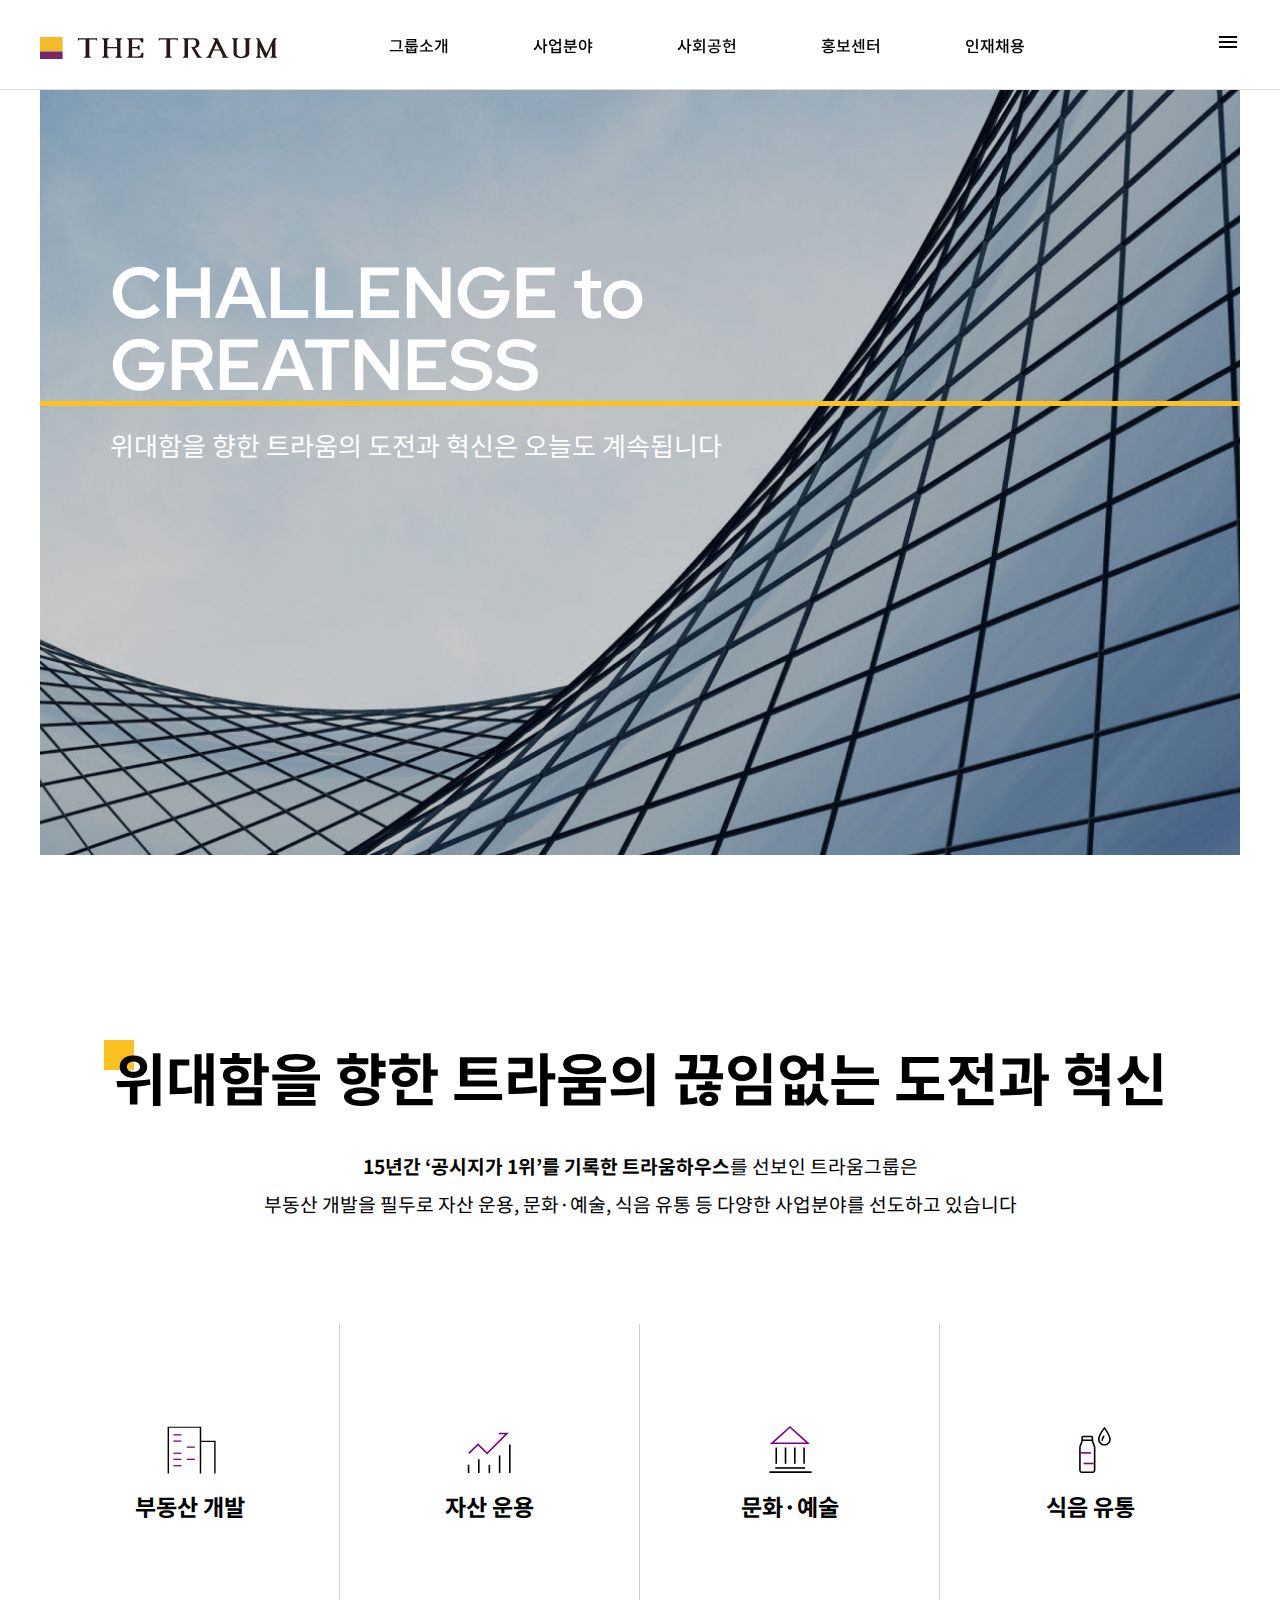
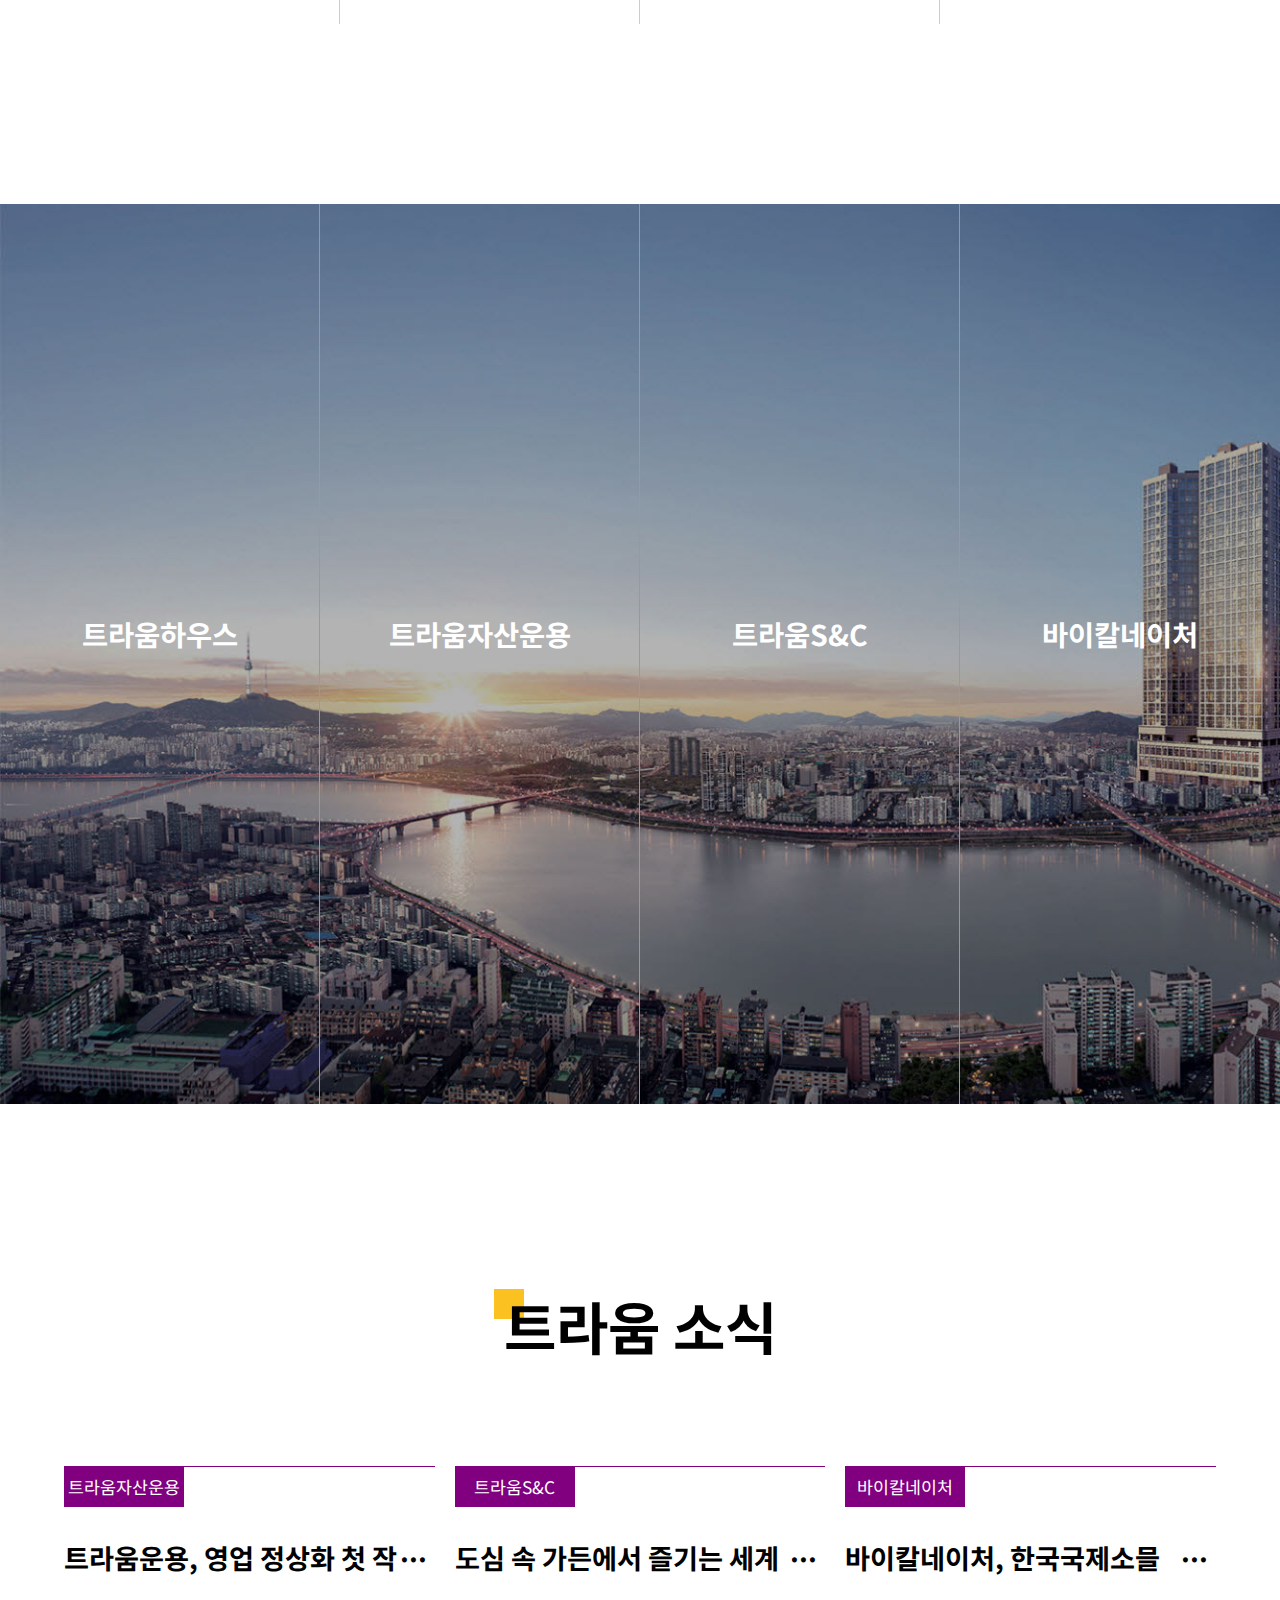
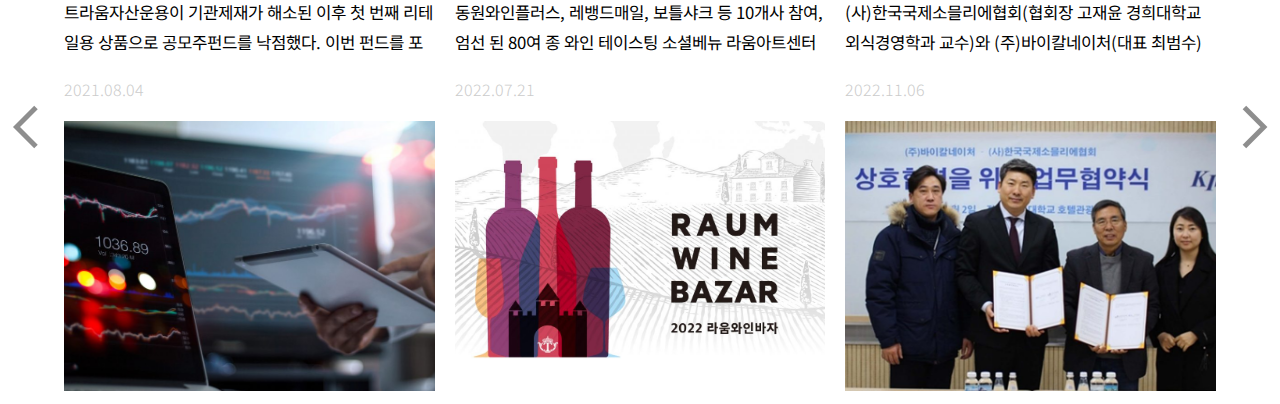
==== commit 59b8fe7e: "contents_3 구현" ====
--- a/index.html
+++ b/index.html
@@ -231,6 +231,10 @@
         <h2>
           <span class="yel"> 트라움 소식 </span>
         </h2>
+        <div class="btn_box">
+          <div class="btn news_prev"></div>
+          <div class="btn news_next"></div>
+        </div>
         <ul class="news_list">
           <li>
             <a class="news_box" href="#">
@@ -306,10 +310,6 @@
             </a>
           </li>
         </ul>
-        <div class="btn_box">
-          <div class="btn news_prev"></div>
-          <div class="btn news_next"></div>
-        </div>
       </div>
       <!-- contents_3 -->
     </div>
--- a/css/web.css
+++ b/css/web.css
@@ -119,7 +119,7 @@
   background: #fff;
 }
 .main-title .title-txt .line .line-orange {
-  width: calc(100vw - 80px);
+  width: 100%;
   height: 100%;
   background: #fac120;
 }
@@ -372,7 +372,6 @@
   height: 100vh;
   text-align: center;
   padding: 180px 40px;
-  outline: 1px solid #fac120;
   position: relative;
 }
 
@@ -395,18 +394,24 @@
 }
 
 .contents_3 .news_list {
-  width: 1250px;
+  width: 90vw;
+  max-width: 1440px;
   height: 526px;
   /* outline: 1px solid blue; */
-  margin: 100px auto;
+  margin: 0 auto;
+  margin-top: 100px;
   text-align: left;
   /* background: #ccc; */
   overflow: hidden;
+  position: relative;
+  display: flex;
+  flex-wrap: wrap;
+  justify-content: space-between;
 }
 
 .contents_3 .news_list li {
   display: inline-block;
-  width: 400px;
+  width: calc((100% - 40px) / 3);
   height: 526px;
   margin-right: 20px;
   /* outline: 1px solid red; */
@@ -471,22 +476,29 @@
 .contents_3 img {
   height: 270px;
   transition: 0.4s;
-}
-
-.contents_3 img:hover {
+  object-fit: cover;
+  object-position: center;
+}
+
+.contents_3 .news_img:hover {
+  outline: 0.1px solid rgba(80, 00, 80, 0.3);
+}
+.contents_3 .news_img:hover > img {
   transform: scale(1.04);
 }
 
 .contents_3 .btn_box {
-  max-width: 1350px;
+  width: 97vw;
+  max-width: 1550px;
   height: 526px;
   display: flex;
   justify-content: space-between;
   align-items: center;
-  margin: 0 auto;
-  position: relative;
-  top: -627px;
-  /* z-index: -1; */
+  /* margin: 0 auto; */
+  position: absolute;
+  top: 360px;
+  left: calc(50%);
+  transform: translateX(-50%);
 }
 .contents_3 .btn {
   width: 30px;
--- a/css/tab.css
+++ b/css/tab.css
@@ -45,10 +45,9 @@
   padding-left: 50px;
 }
 .main-title .title-txt .line {
-  width: 100%;
+  width: calc(100% - 80px);
   height: 5px;
   background: #fff;
-  padding-right: 80px;
 }
 .main-title .title-txt .line .line-orange {
   width: 100%;
@@ -185,6 +184,7 @@
 /* contents_2 */
 
 .contents_2 {
+  width: 100vw;
   height: 100vh;
 }
 .contents_2 .bm-list {
@@ -262,3 +262,147 @@
 .contents_2 .link-more:hover::after {
   transform: translate(20px, 0);
 }
+
+/* contents_3 */
+.contents_3 {
+  width: 100vw;
+  height: 100vh;
+  text-align: center;
+  padding: 70px 40px 20px;
+  position: relative;
+}
+
+.contents_3 > h2 {
+  font-size: 2.66rem;
+}
+
+.contents_3 h2 .yel {
+  position: relative;
+}
+.contents_3 .yel::before {
+  content: "";
+  width: 30px;
+  height: 30px;
+  background: #fac120;
+  position: absolute;
+  top: 0px;
+  left: -10px;
+  z-index: -1;
+}
+
+.contents_3 .news_list {
+  width: 80vw;
+  height: 399px;
+  margin: 0 auto;
+  margin-top: 20px;
+  text-align: left;
+  /* background: #ccc; */
+  overflow: hidden;
+  position: relative;
+  display: flex;
+  flex-wrap: wrap;
+  justify-content: space-between;
+}
+
+.contents_3 .news_list li {
+  display: inline-block;
+  width: calc((100% - 40px) / 2);
+  height: 399px;
+  /* outline: 1px solid red; */
+  border-top: 1px solid #800080;
+}
+.contents_3 .news_list li:nth-child(1) {
+  margin-right: 20px;
+}
+
+.contents_3 img {
+  width: 100%;
+  display: flex;
+}
+
+.contents_3 .news_box .news_bm {
+  width: 120px;
+  background: #800080;
+  color: #fff;
+  line-height: 35px;
+  font-size: 1rem;
+  text-align: center;
+}
+
+.contents_3 .news_box .news_title {
+  font-size: 1.5rem;
+  height: 30px;
+  margin-top: 20px;
+  margin-bottom: 15px;
+  padding-right: 32px;
+  overflow: hidden;
+  position: relative;
+}
+
+.contents_3 .news_box .news_title::before {
+  content: "...";
+  width: 30px;
+  height: 30px;
+  position: absolute;
+  right: 5px;
+  top: -7px;
+}
+
+.contents_3 .news_txt {
+  height: 50px;
+  font-size: 1rem;
+  line-height: 1.5em;
+  overflow: hidden;
+  font-weight: 400;
+  margin-bottom: 15px;
+}
+
+.contents_3 .news_date {
+  margin-bottom: 10px;
+  color: #ccc;
+  font-weight: 300;
+}
+
+.contents_3 .news_img {
+  overflow: hidden;
+}
+
+.contents_3 img {
+  height: 200px;
+  transition: 0.4s;
+  margin: 0 auto;
+}
+
+.contents_3 .news_img:hover {
+  outline: 0.1px solid rgba(80, 00, 80, 0.3);
+}
+
+.contents_3 img:hover {
+  transform: scale(1.04);
+}
+
+.contents_3 .btn_box {
+  width: 90vw;
+  height: 399px;
+  display: flex;
+  justify-content: space-between;
+  align-items: center;
+  /* margin: 0 auto; */
+  position: absolute;
+  top: 152px;
+  left: calc(50%);
+  transform: translateX(-50%);
+  /* outline: 1px solid red; */
+}
+.contents_3 .btn {
+  width: 30px;
+  height: 30px;
+  border-top: 5px solid rgba(30, 30, 30, 0.5);
+  border-right: 5px solid rgba(30, 30, 30, 0.5);
+}
+.contents_3 .btn.news_prev {
+  transform: rotate(-135deg);
+}
+.contents_3 .btn.news_next {
+  transform: rotate(45deg);
+}
--- a/css/mob.css
+++ b/css/mob.css
@@ -77,7 +77,7 @@
   width: 100%;
   text-align: center;
   padding: 50px 14px;
-  outline: 1px solid #fac120;
+  /* outline: 1px solid #fac120; */
 }
 
 .contents_1 > h2 {
@@ -275,3 +275,143 @@
 .contents_2 .link-more:hover::after {
   transform: translate(20px, 0);
 }
+
+/* contents_3 */
+.contents_3 {
+  width: 100vw;
+  text-align: center;
+  padding: 70px 40px;
+  position: relative;
+}
+
+.contents_3 > h2 {
+  font-size: 25px;
+}
+
+.contents_3 h2 .yel {
+  position: relative;
+}
+.contents_3 .yel::before {
+  content: "";
+  width: 20px;
+  height: 20px;
+  background: #fac120;
+  position: absolute;
+  top: -2px;
+  left: -8px;
+  z-index: -1;
+}
+
+.contents_3 .news_list {
+  width: 75vw;
+  height: 399px;
+  margin: 0 auto;
+  margin-top: 40px;
+  text-align: left;
+  /* background: #ccc; */
+  overflow: hidden;
+  position: relative;
+  display: flex;
+  flex-wrap: wrap;
+  justify-content: space-between;
+}
+
+.contents_3 .news_list li {
+  display: inline-block;
+  width: calc(100%);
+  height: 399px;
+  /* outline: 1px solid red; */
+  border-top: 1px solid #800080;
+}
+
+.contents_3 img {
+  width: 100%;
+  display: flex;
+}
+
+.contents_3 .news_box .news_bm {
+  width: 120px;
+  background: #800080;
+  color: #fff;
+  line-height: 35px;
+  font-size: 15px;
+  text-align: center;
+}
+
+.contents_3 .news_box .news_title {
+  font-size: 20px;
+  height: 30px;
+  margin-top: 20px;
+  margin-bottom: 15px;
+  padding-right: 32px;
+  overflow: hidden;
+  position: relative;
+}
+
+.contents_3 .news_box .news_title::before {
+  content: "...";
+  width: 30px;
+  height: 30px;
+  position: absolute;
+  right: 5px;
+  top: -7px;
+}
+
+.contents_3 .news_txt {
+  height: 70px;
+  font-size: 1rem;
+  line-height: 1.5em;
+  overflow: hidden;
+  font-weight: 400;
+  margin-bottom: 15px;
+}
+
+.contents_3 .news_date {
+  margin-bottom: 10px;
+  color: #ccc;
+  font-weight: 300;
+}
+
+.contents_3 .news_img {
+  overflow: hidden;
+}
+
+.contents_3 img {
+  height: 200px;
+  transition: 0.4s;
+  margin: 0 auto;
+}
+
+.contents_3 .news_img:hover {
+  outline: 0.1px solid rgba(80, 00, 80, 0.3);
+}
+
+.contents_3 img:hover {
+  transform: scale(1.04);
+}
+
+.contents_3 .btn_box {
+  width: 90vw;
+  height: 399px;
+  display: flex;
+  justify-content: space-between;
+  align-items: center;
+  /* margin: 0 auto; */
+  position: absolute;
+  top: 147px;
+  left: calc(50%);
+  transform: translateX(-50%);
+  /* outline: 1px solid red; */
+}
+.contents_3 .btn {
+  width: 25px;
+  height: 25px;
+  border-top: 5px solid rgba(30, 30, 30, 0.5);
+  border-right: 5px solid rgba(30, 30, 30, 0.5);
+}
+.contents_3 .btn.news_prev {
+  transform: rotate(-135deg);
+}
+.contents_3 .btn.news_next {
+  transform: rotate(45deg);
+}
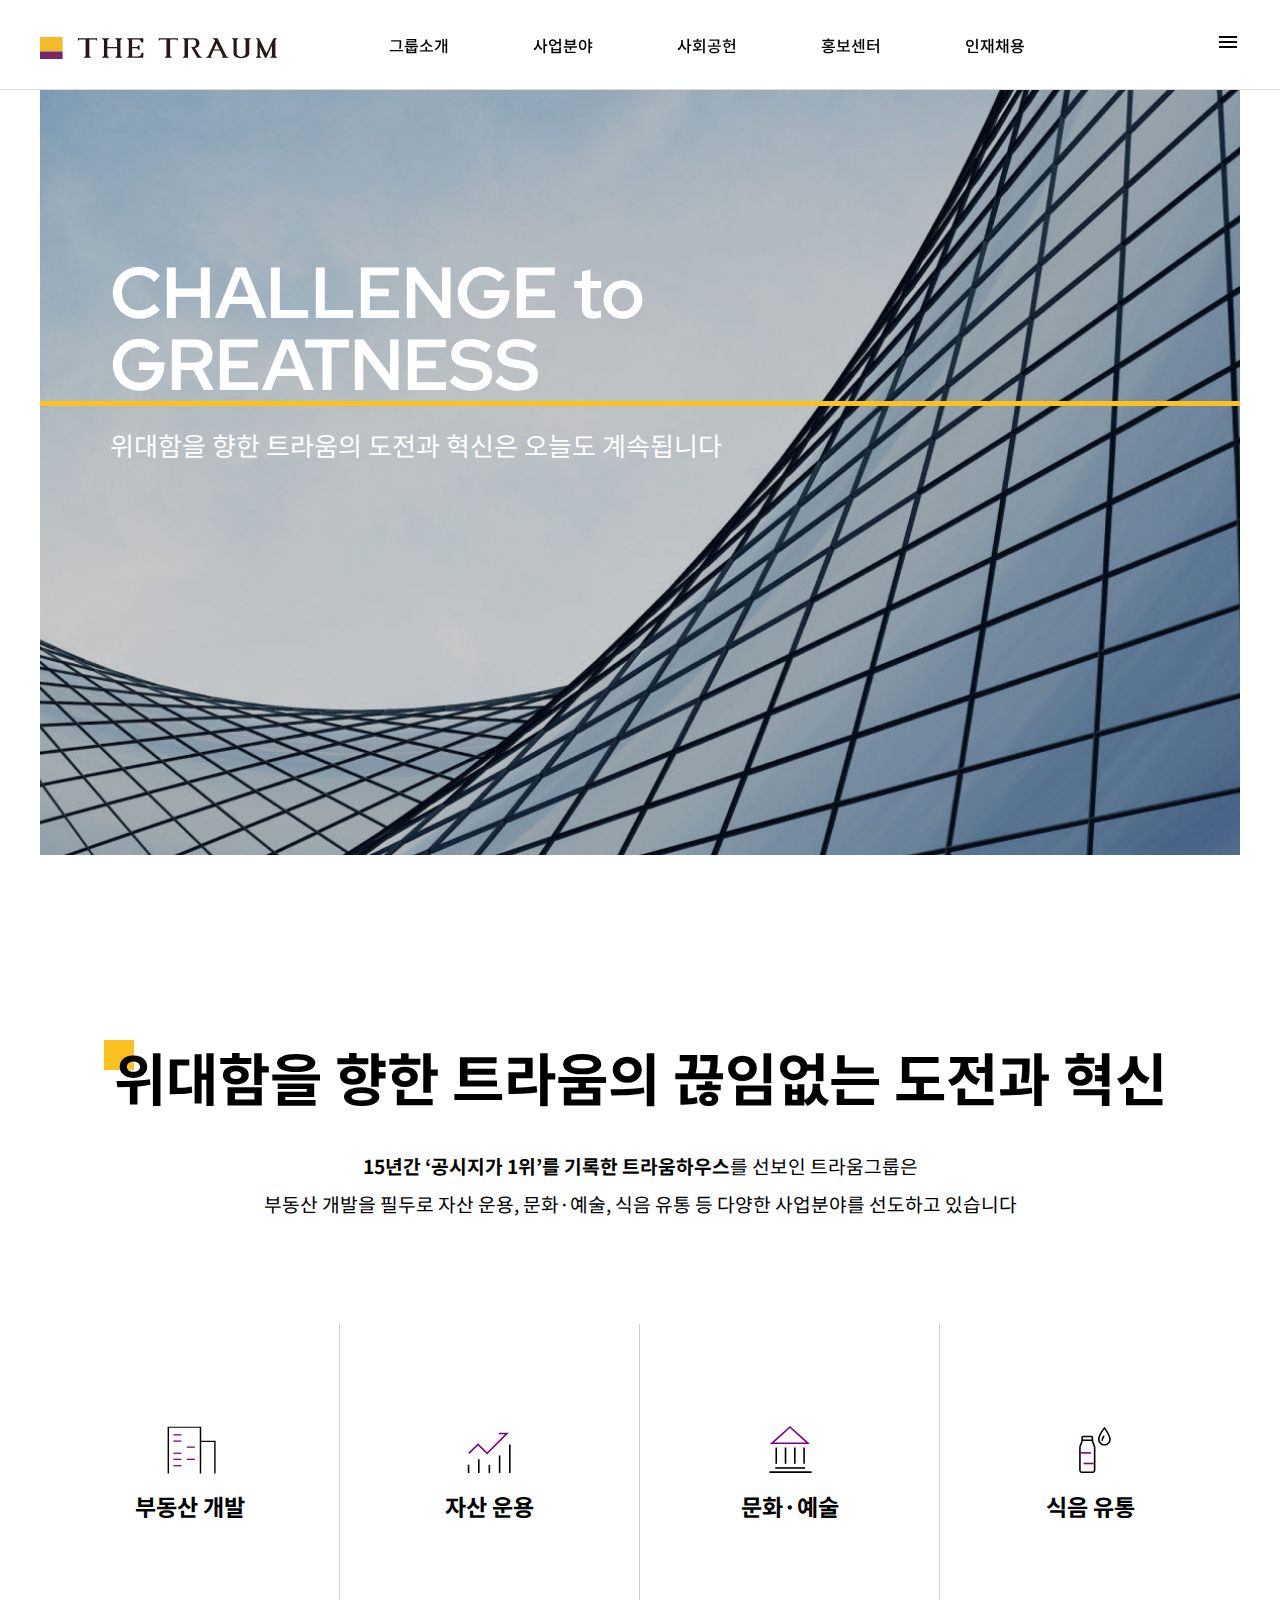
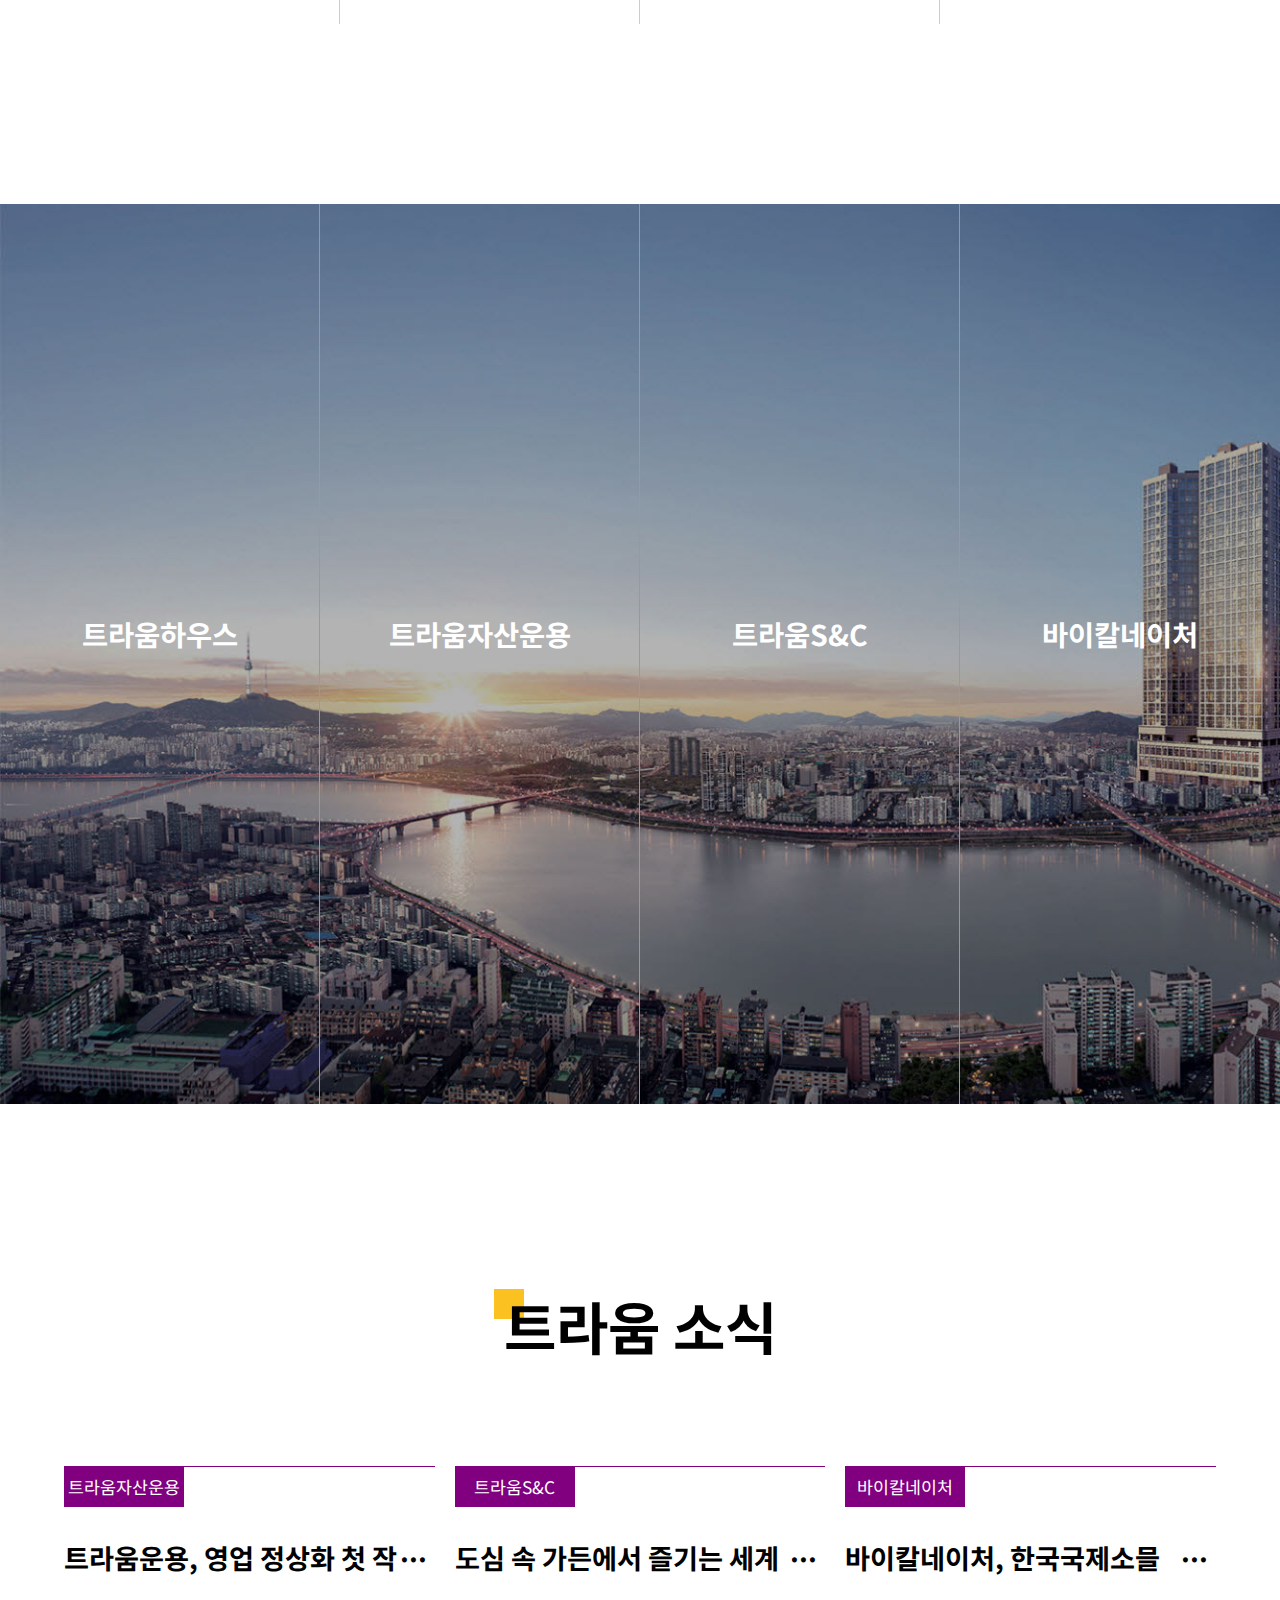
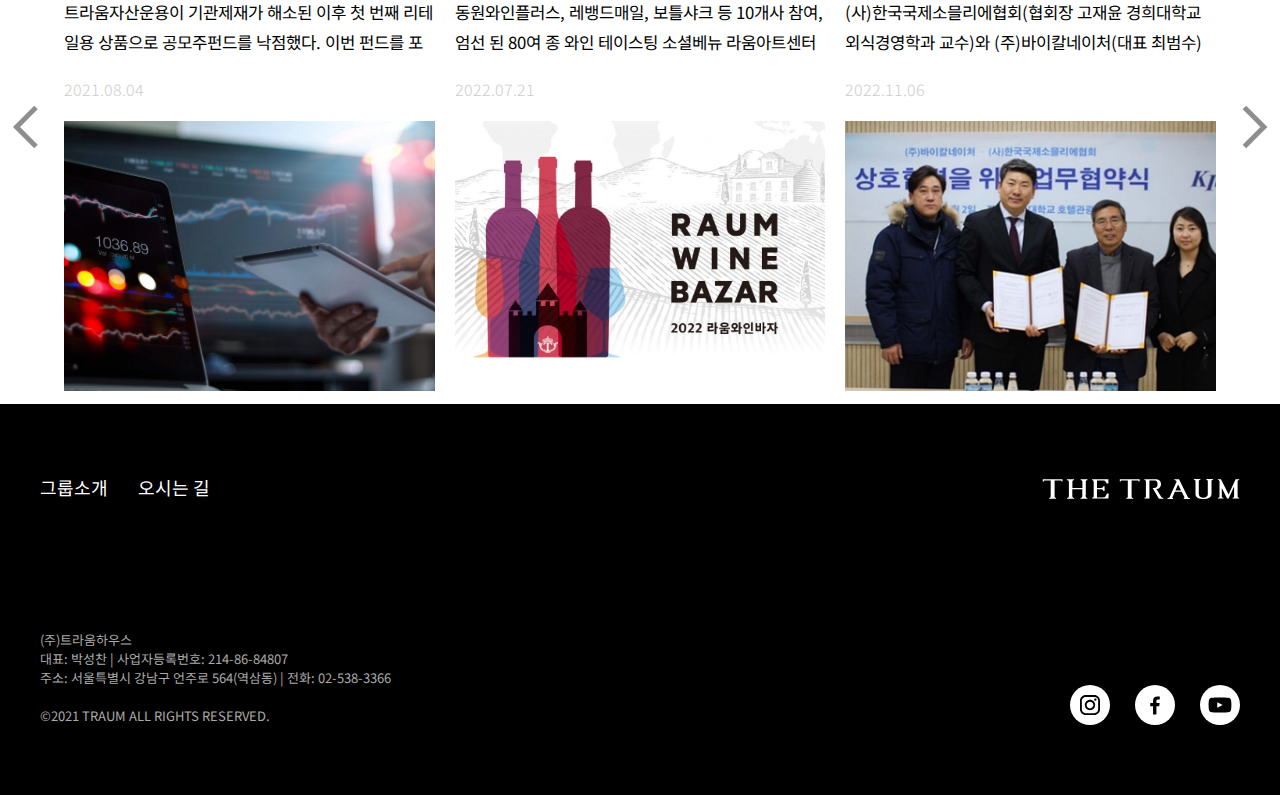
==== commit 94fa2487: "footer 구현 / 디버깅" ====
--- a/index.html
+++ b/index.html
@@ -14,12 +14,12 @@
     <link
       rel="stylesheet"
       href="./css/tab.css"
-      media="screen and (max-width: 1200px) and (min-width: 768px)"
+      media="screen and (max-width: 1199px) and (min-width: 768px)"
     />
     <link
       rel="stylesheet"
       href="./css/mob.css"
-      media="screen and (max-width: 768px)"
+      media="screen and (max-width: 767px)"
     />
     <script src="https://ajax.googleapis.com/ajax/libs/jquery/3.6.1/jquery.min.js"></script>
     <script src="./js/main.js"></script>
@@ -312,6 +312,35 @@
         </ul>
       </div>
       <!-- contents_3 -->
+      <div class="contents_4"></div>
+      <!-- contents_4 -->
+      <footer>
+        <div class="footer_box">
+          <ul class="footer_menu">
+            <li><a href="#">그룹소개</a></li>
+            <li><a href="#">오시는 길</a></li>
+          </ul>
+          <img
+            class="footer_logo"
+            src="./images/footer_logo.svg"
+            alt="The Traum"
+          />
+        </div>
+        <div class="footer_box">
+          <p>
+            (주)트라움하우스 <br />대표: 박성찬 | 사업자등록번호:
+            214-86-84807<br />
+            주소: 서울특별시 강남구 언주로 564(역삼동) | 전화: 02-538-3366<br />
+            <br />
+            ©2021 TRAUM ALL RIGHTS RESERVED.
+          </p>
+          <div class="sns_box">
+            <img src="./images/insta.svg" alt="instagram" />
+            <img src="./images/face.svg" alt="facebook" />
+            <img src="./images/youtube.svg" alt="youtube" />
+          </div>
+        </div>
+      </footer>
     </div>
     <!-- container -->
   </body>
--- a/css/web.css
+++ b/css/web.css
@@ -512,3 +512,46 @@
 .contents_3 .btn.news_next {
   transform: rotate(45deg);
 }
+
+/* contents_4 */
+
+/* footer */
+footer {
+  width: 100%;
+  padding: 70px 40px;
+  background: #000;
+  position: relative;
+  color: #fff;
+}
+footer .footer_box {
+  display: flex;
+  justify-content: space-between;
+  align-items: flex-end;
+}
+footer .footer_box:first-child {
+  margin-bottom: 130px;
+}
+footer .footer_menu {
+  width: 170px;
+  display: flex;
+  justify-content: space-between;
+}
+footer .footer_menu a {
+  color: #fff;
+  font-size: 18px;
+}
+
+footer .footer_logo {
+  width: 198px;
+}
+
+footer p {
+  font-size: 13px;
+  color: #aaa;
+}
+
+footer .sns_box {
+  width: 170px;
+  display: flex;
+  justify-content: space-between;
+}
--- a/css/tab.css
+++ b/css/tab.css
@@ -29,6 +29,7 @@
 .main-title {
   width: 100%;
   height: 85vh;
+  max-height: 700px;
   /* outline: 1px solid blue; */
   padding: 0 40px;
   position: relative;
@@ -60,9 +61,14 @@
   margin-top: 20px;
   padding-left: 50px;
 }
+
+.main-title .img-box {
+  width: 100%;
+  height: 100%;
+}
 .main-title .title-img-web {
   width: 100%;
-  height: 85vh;
+  height: 100%;
   display: flex;
   object-fit: cover;
   object-position: bottom;
@@ -74,6 +80,7 @@
   text-align: center;
   padding: 150px 40px;
   /* outline: 1px solid #fac120; */
+  position: relative;
 }
 
 .contents_1 > h2 {
@@ -186,6 +193,7 @@
 .contents_2 {
   width: 100vw;
   height: 100vh;
+  max-height: 900px;
 }
 .contents_2 .bm-list {
   width: 100%;
@@ -205,6 +213,8 @@
   padding: 50px;
   color: white;
   background-position: left;
+  background-repeat: no-repeat;
+  background-size: cover;
 }
 
 .contents_2 .bm-list li:first-child {
@@ -406,3 +416,46 @@
 .contents_3 .btn.news_next {
   transform: rotate(45deg);
 }
+
+/* contents_4 */
+
+/* footer */
+footer {
+  width: 100%;
+  padding: 70px 40px;
+  background: #000;
+  position: relative;
+  color: #fff;
+}
+footer .footer_box {
+  display: flex;
+  justify-content: space-between;
+  align-items: flex-end;
+}
+footer .footer_box:first-child {
+  margin-bottom: 130px;
+}
+footer .footer_menu {
+  width: 170px;
+  display: flex;
+  justify-content: space-between;
+}
+footer .footer_menu a {
+  color: #fff;
+  font-size: 18px;
+}
+
+footer .footer_logo {
+  width: 198px;
+}
+
+footer p {
+  font-size: 13px;
+  color: #aaa;
+}
+
+footer .sns_box {
+  width: 170px;
+  display: flex;
+  justify-content: space-between;
+}
--- a/css/mob.css
+++ b/css/mob.css
@@ -415,3 +415,54 @@
 .contents_3 .btn.news_next {
   transform: rotate(45deg);
 }
+
+/* contents_4 */
+
+/* footer */
+footer {
+  width: 100%;
+  padding: 55px 20px;
+  background: #000;
+  position: relative;
+  color: #fff;
+}
+
+footer .footer_box:first-child {
+  display: flex;
+  height: 100px;
+  flex-direction: column-reverse;
+  justify-content: space-between;
+  align-items: flex-start;
+  margin-bottom: 130px;
+}
+footer .footer_menu {
+  width: 164px;
+}
+footer .footer_menu a {
+  color: #d8d8d8;
+  font-size: 14px;
+  line-height: 2em;
+}
+
+footer .footer_logo {
+  width: 198px;
+}
+
+footer p {
+  font-size: 12px;
+  color: #6f6f6f;
+}
+
+footer .sns_box {
+  height: 120px;
+  display: flex;
+  flex-direction: column;
+  justify-content: space-between;
+  position: absolute;
+  right: 20px;
+  top: 55px;
+}
+
+footer .sns_box > img {
+  width: 32px;
+}
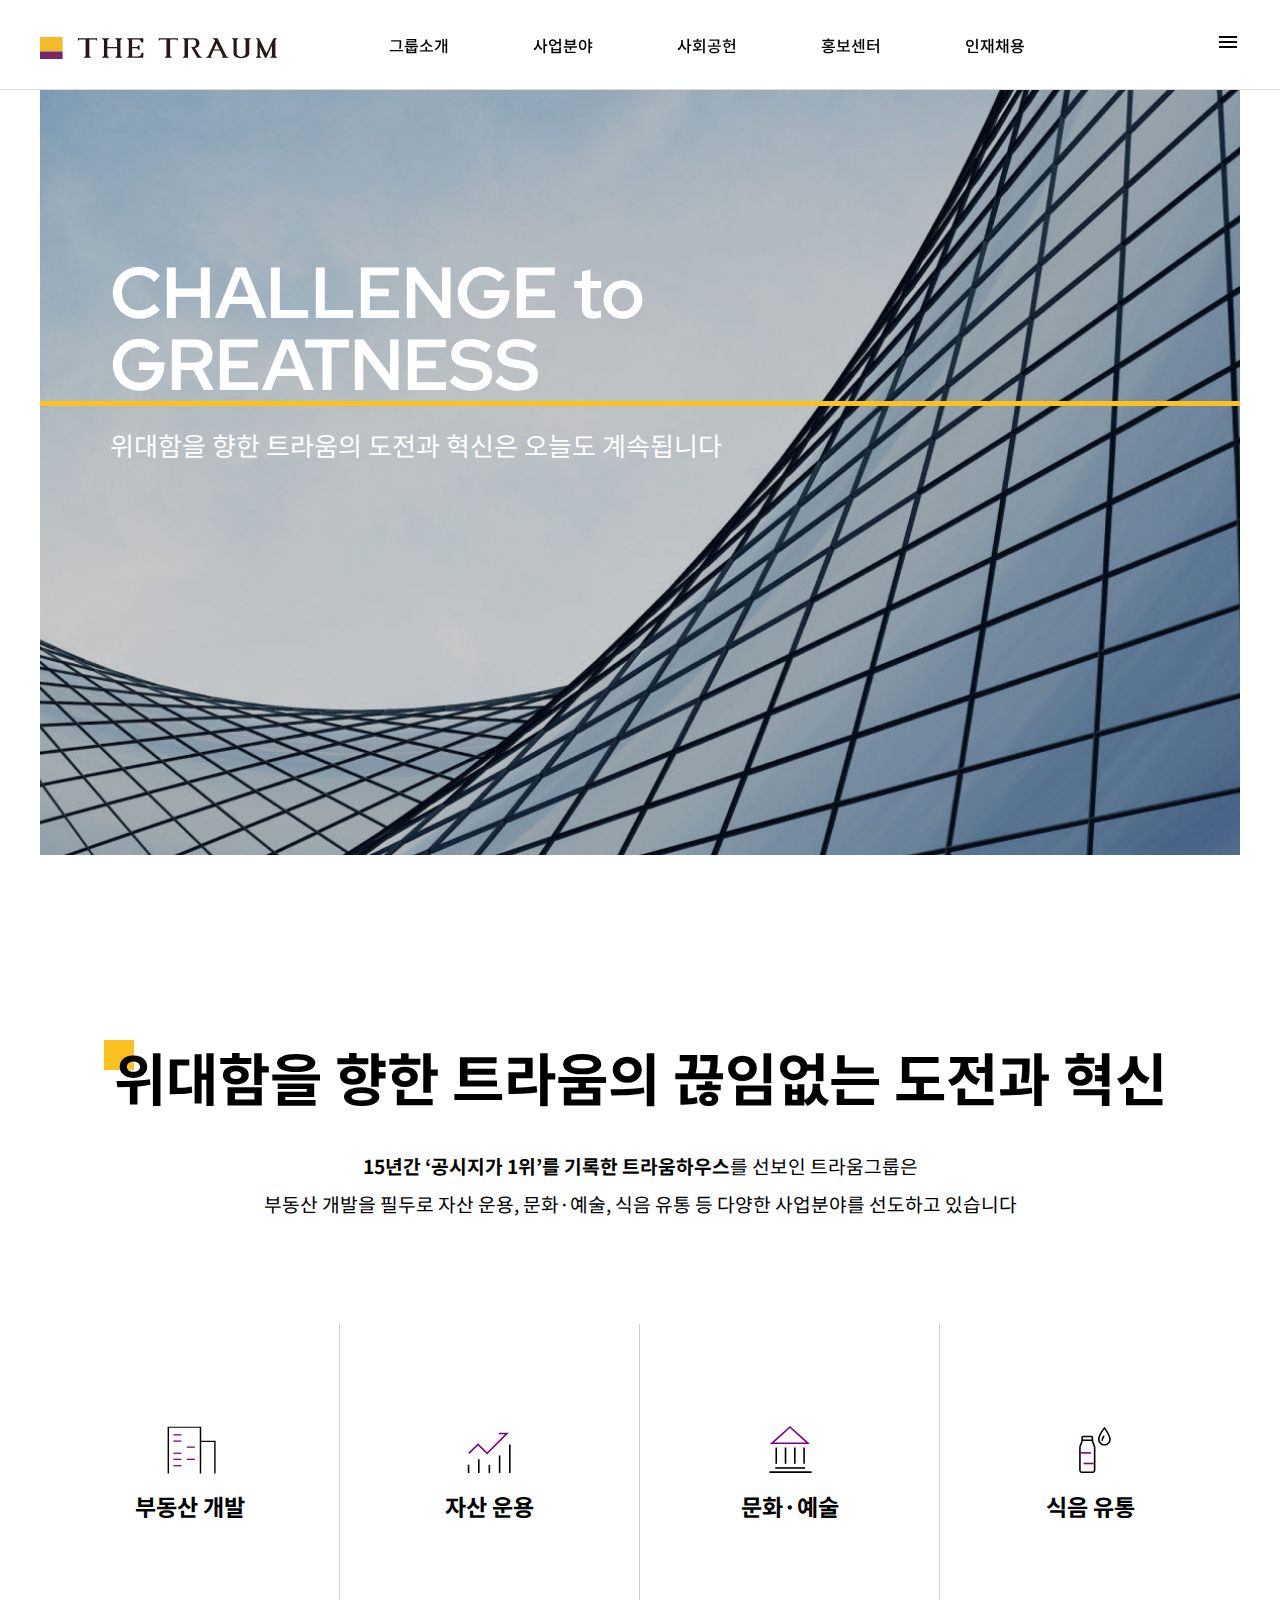
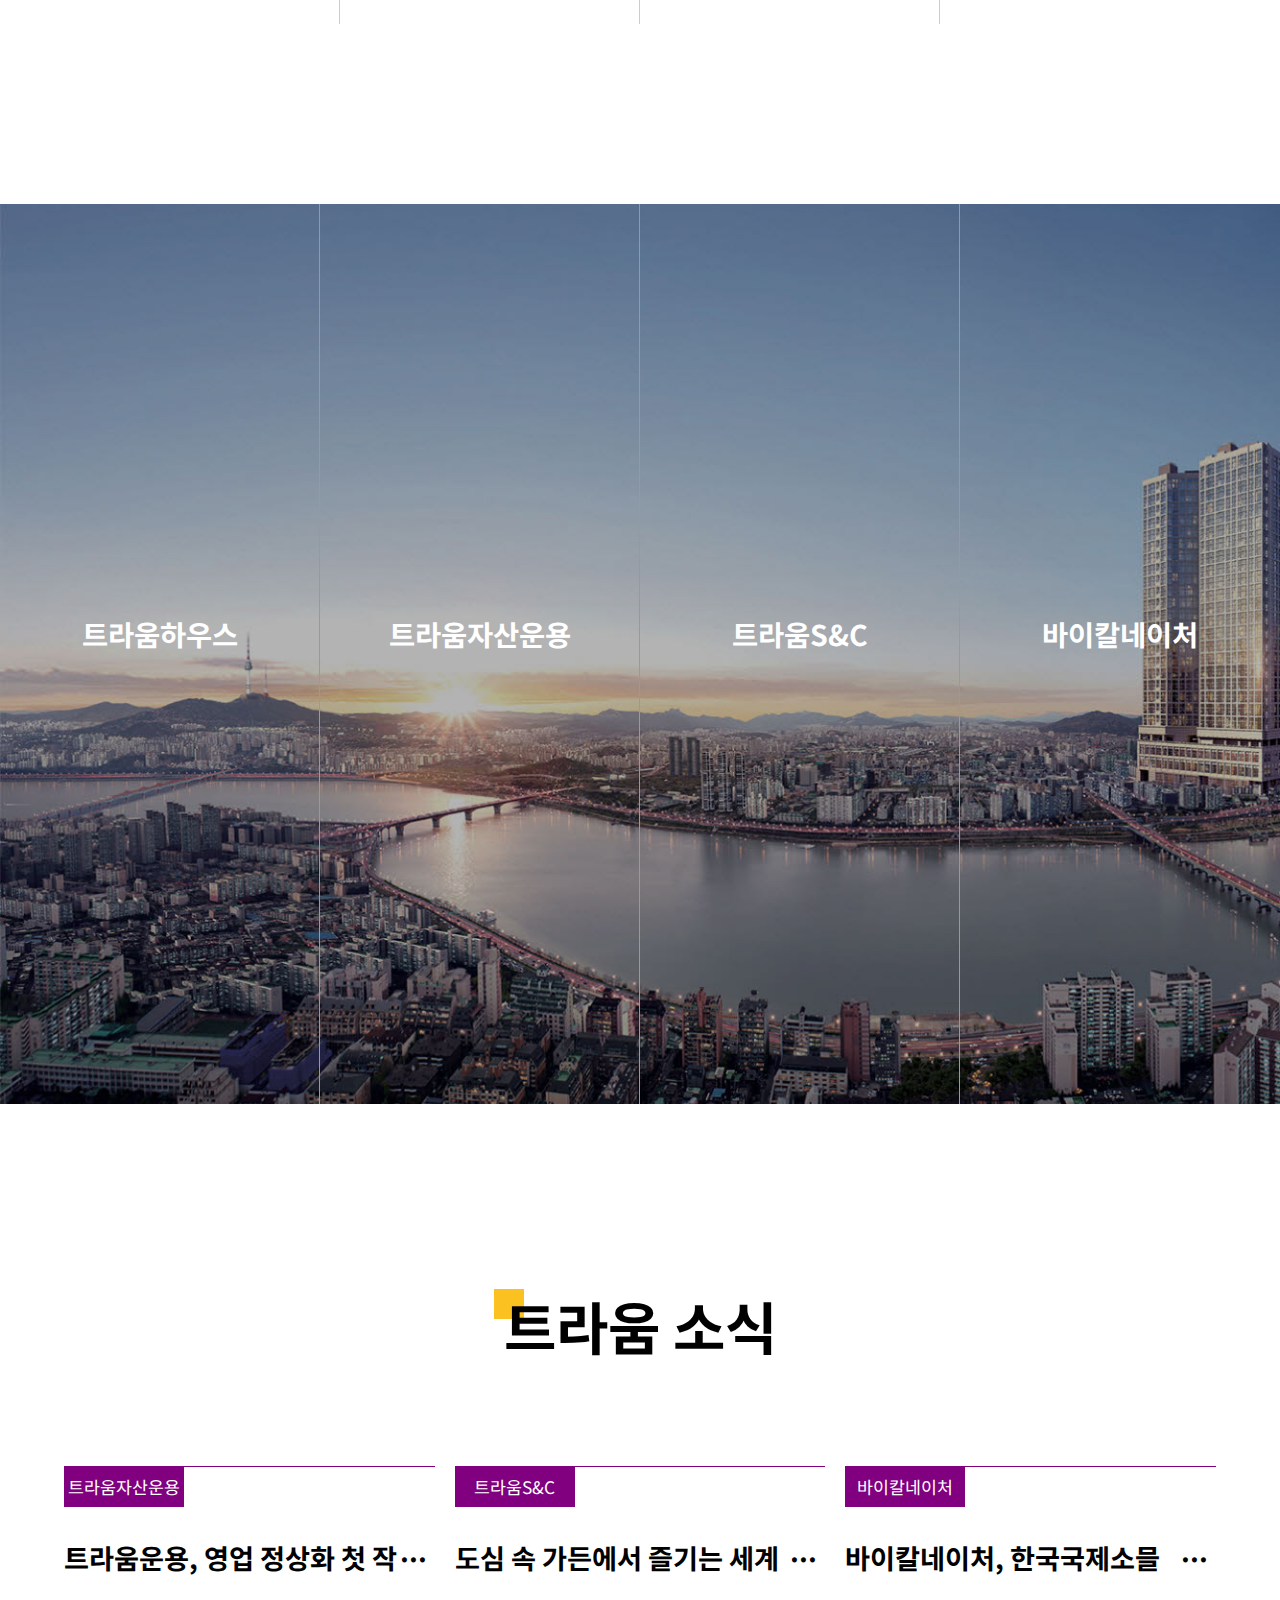
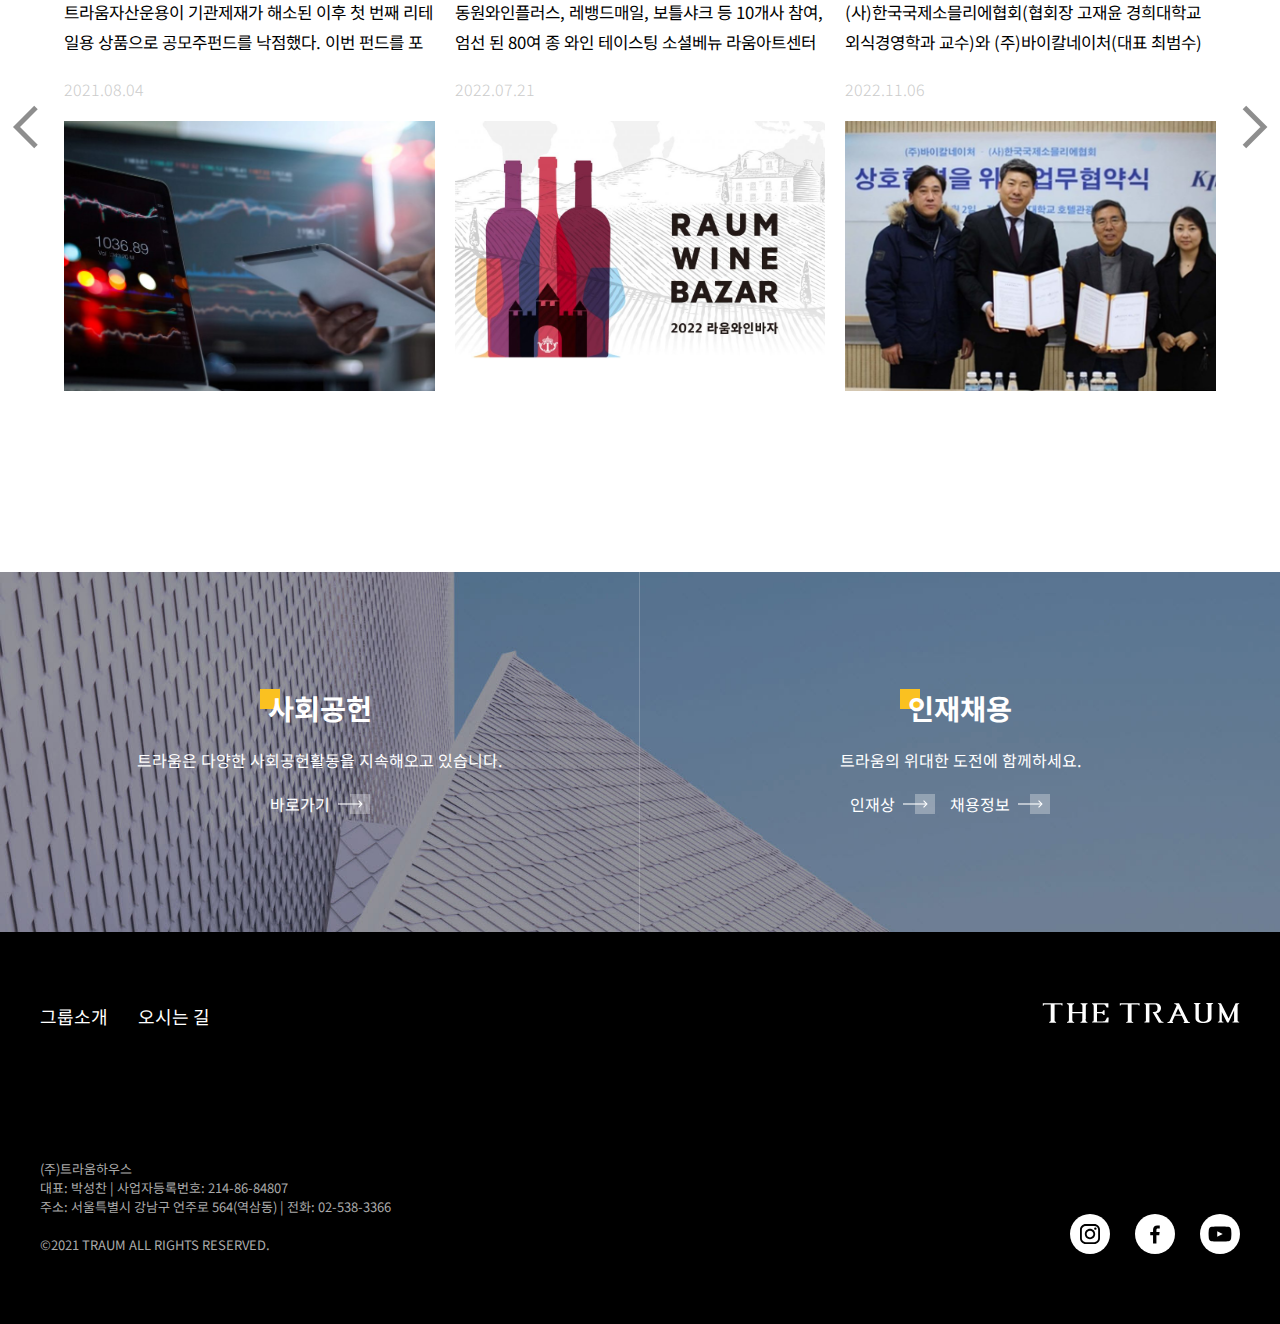
==== commit 77c6ded0: "메인페이지 완성(1차)" ====
--- a/index.html
+++ b/index.html
@@ -113,7 +113,8 @@
           <a href="sitemap.html"><img src="./images/menu.svg" alt="menu" /></a>
         </div>
       </header>
-      <!-- header -->
+      <!-- // header -->
+
       <div class="main-title">
         <div class="title-txt">
           <h1>
@@ -144,7 +145,8 @@
           />
         </div>
       </div>
-      <!-- main-title -->
+      <!-- // main-title -->
+
       <div class="contents_1">
         <h2>
           <span class="yel">
@@ -182,7 +184,8 @@
           </div>
         </div>
       </div>
-      <!-- contents_1 -->
+      <!-- // contents_1 -->
+
       <div class="contents_2">
         <ul class="bm-list">
           <li>
@@ -226,7 +229,8 @@
           </li>
         </ul>
       </div>
-      <!-- contents_2 -->
+      <!-- // contents_2 -->
+
       <div class="contents_3">
         <h2>
           <span class="yel"> 트라움 소식 </span>
@@ -311,20 +315,42 @@
           </li>
         </ul>
       </div>
-      <!-- contents_3 -->
-      <div class="contents_4"></div>
-      <!-- contents_4 -->
+      <!-- // contents_3 -->
+
+      <div class="contents_4">
+        <div class="bottom_banner">
+          <h2>
+            <span class="yel">사회공헌</span>
+          </h2>
+          <p>트라움은 다양한 사회공헌활동을 지속해오고 있습니다.</p>
+          <a href="#"><span class="link-more">바로가기</span></a>
+        </div>
+        <div class="bottom_banner">
+          <h2>
+            <span class="yel">인재채용</span>
+          </h2>
+          <p>트라움의 위대한 도전에 함께하세요.</p>
+          <div class="link_more_wrap">
+            <a href="#"><span class="link-more">인재상</span></a>
+            <a href="#"><span class="link-more">채용정보</span></a>
+          </div>
+        </div>
+      </div>
+      <!-- // contents_4 -->
+
       <footer>
         <div class="footer_box">
           <ul class="footer_menu">
             <li><a href="#">그룹소개</a></li>
             <li><a href="#">오시는 길</a></li>
           </ul>
-          <img
-            class="footer_logo"
-            src="./images/footer_logo.svg"
-            alt="The Traum"
-          />
+          <a href="./index.html">
+            <img
+              class="footer_logo"
+              src="./images/footer_logo.svg"
+              alt="The Traum"
+            />
+          </a>
         </div>
         <div class="footer_box">
           <p>
@@ -341,7 +367,8 @@
           </div>
         </div>
       </footer>
+      <!-- // footer -->
     </div>
-    <!-- container -->
+    <!-- // container -->
   </body>
 </html>
--- a/css/style.css
+++ b/css/style.css
@@ -1,3 +1,4 @@
+/* :::::::: 공통 스타일.css :::::::: */
 @import url("https://fonts.googleapis.com/css2?family=Noto+Sans+KR:wght@100;300;400;500;700;900&family=Red+Hat+Display:wght@700;800;900&display=swap");
 
 * {
@@ -41,7 +42,7 @@
   font-family: "Red Hat Display";
 }
 
-/* 타이틀라인 애니메이션 */
+/* ######## 타이틀 라인 애니메이션 ######## */
 .main-title .title-txt .line .line-orange {
   animation: line-orange 6s infinite linear both;
 }
--- a/css/web.css
+++ b/css/web.css
@@ -1,4 +1,4 @@
-/* #### web.css #### */
+/* :::::::: web.css :::::::: */
 .mob-only {
   display: none;
 }
@@ -9,7 +9,7 @@
   max-width: 1900px;
 }
 
-/* header */
+/* ######## header ######## */
 header {
   display: flex;
   width: 100%;
@@ -93,7 +93,7 @@
   width: 65px;
 }
 
-/* title */
+/* ######## title ######## */
 .main-title {
   width: 100%;
   height: 95vh;
@@ -137,7 +137,7 @@
   object-position: bottom;
 }
 
-/* contents_1 */
+/* ######## contents_1 ######## */
 .contents_1 {
   width: 100%;
   text-align: center;
@@ -250,7 +250,7 @@
   transform: translate(18px, 0);
 }
 
-/* contents_2 */
+/* ######## contents_2 ######## */
 
 .contents_2 {
   height: 100vh;
@@ -366,10 +366,9 @@
   transform: translate(20px, 0);
 }
 
-/* contents_3 */
+/* ######## contents_3 ######## */
 .contents_3 {
   width: 100%;
-  height: 100vh;
   text-align: center;
   padding: 180px 40px;
   position: relative;
@@ -397,11 +396,11 @@
   width: 90vw;
   max-width: 1440px;
   height: 526px;
-  /* outline: 1px solid blue; */
+
   margin: 0 auto;
   margin-top: 100px;
   text-align: left;
-  /* background: #ccc; */
+
   overflow: hidden;
   position: relative;
   display: flex;
@@ -414,16 +413,11 @@
   width: calc((100% - 40px) / 3);
   height: 526px;
   margin-right: 20px;
-  /* outline: 1px solid red; */
+
   border-top: 1px solid #800080;
 }
 .contents_3 .news_list li:nth-child(3) {
   margin-right: 0px;
-}
-
-.contents_3 img {
-  width: 100%;
-  display: flex;
 }
 
 .contents_3 .news_box .news_bm {
@@ -470,11 +464,13 @@
 }
 
 .contents_3 .news_img {
+  height: 270px;
   overflow: hidden;
 }
 
 .contents_3 img {
-  height: 270px;
+  width: 100%;
+  height: 100%;
   transition: 0.4s;
   object-fit: cover;
   object-position: center;
@@ -494,7 +490,6 @@
   display: flex;
   justify-content: space-between;
   align-items: center;
-  /* margin: 0 auto; */
   position: absolute;
   top: 360px;
   left: calc(50%);
@@ -513,9 +508,98 @@
   transform: rotate(45deg);
 }
 
-/* contents_4 */
-
-/* footer */
+/* ######## contents_4 ######## */
+.contents_4 {
+  background-image: url(../images/bottom_banner_bg.jpg);
+  background-repeat: no-repeat;
+  background-size: cover;
+  background-position: top;
+  display: flex;
+  height: 360px;
+  position: relative;
+}
+.contents_4 .bottom_banner {
+  width: 50%;
+  height: 100%;
+  display: flex;
+  flex-direction: column;
+  justify-content: center;
+  align-items: center;
+  gap: 20px;
+  padding: 50px 20px;
+  color: #fff;
+}
+
+.contents_4 .bottom_banner:first-child {
+  border-right: 1px solid rgba(255, 255, 255, 0.2);
+}
+
+.contents_4 h2 .yel {
+  position: relative;
+  font-size: 1.77rem;
+  z-index: 1;
+}
+.contents_4 .yel::before {
+  content: "";
+  width: 20px;
+  height: 20px;
+  background: #fac120;
+  position: absolute;
+  top: 2px;
+  left: -8px;
+  z-index: -1;
+}
+
+.contents_4 a {
+  color: #fff;
+}
+
+.contents_4 .link-more {
+  position: relative;
+  left: -20px;
+  height: 20px;
+}
+
+.contents_4 .link_more_wrap {
+  width: 200px;
+  display: flex;
+}
+
+.contents_4 .link_more_wrap a {
+  width: 50%;
+}
+
+.contents_4 .link_more_wrap a .link-more {
+  left: -10px;
+}
+
+.contents_4 .link-more::before {
+  content: "";
+  width: 20px;
+  height: 20px;
+  background: rgba(255, 255, 255, 0.3);
+  position: absolute;
+  right: -40px;
+  top: 2px;
+}
+
+.contents_4 .link-more::after {
+  content: "";
+  width: 25px;
+  height: 20px;
+  background-image: url(../images/more.svg);
+  background-repeat: no-repeat;
+  background-size: contain;
+  position: absolute;
+  right: -33px;
+  top: 8px;
+  transition: 0.5s;
+}
+.contents_4 .link-more:hover::after {
+  transform: translate(20px, 0);
+}
+
+/* ######## footer ######## */
 footer {
   width: 100%;
   padding: 70px 40px;
--- a/css/tab.css
+++ b/css/tab.css
@@ -1,4 +1,4 @@
-/* #### tab.css #### */
+/* :::::::: tab.css :::::::: */
 .mob-only {
   display: none;
 }
@@ -6,7 +6,7 @@
   display: none;
 }
 
-/* header */
+/* ######## header ######## */
 header {
   display: flex;
   width: 100vw;
@@ -25,7 +25,7 @@
   display: none;
 }
 
-/* title */
+/* ######## title ######## */
 .main-title {
   width: 100%;
   height: 85vh;
@@ -74,7 +74,7 @@
   object-position: bottom;
 }
 
-/* contents_1 */
+/* ######## contents_1 ######## */
 .contents_1 {
   width: 100%;
   text-align: center;
@@ -188,7 +188,7 @@
   transform: translate(18px, 0);
 }
 
-/* contents_2 */
+/* ######## contents_2 ######## */
 
 .contents_2 {
   width: 100vw;
@@ -273,12 +273,11 @@
   transform: translate(20px, 0);
 }
 
-/* contents_3 */
+/* ######## contents_3 ######## */
 .contents_3 {
   width: 100vw;
-  height: 100vh;
   text-align: center;
-  padding: 70px 40px 20px;
+  padding: 70px 40px;
   position: relative;
 }
 
@@ -302,32 +301,23 @@
 
 .contents_3 .news_list {
   width: 80vw;
-  height: 399px;
+  height: 450px;
   margin: 0 auto;
   margin-top: 20px;
   text-align: left;
-  /* background: #ccc; */
   overflow: hidden;
   position: relative;
   display: flex;
   flex-wrap: wrap;
   justify-content: space-between;
+  gap: 20px;
 }
 
 .contents_3 .news_list li {
   display: inline-block;
-  width: calc((100% - 40px) / 2);
-  height: 399px;
-  /* outline: 1px solid red; */
+  width: calc((100% - 20px) / 2);
+  height: 450px;
   border-top: 1px solid #800080;
-}
-.contents_3 .news_list li:nth-child(1) {
-  margin-right: 20px;
-}
-
-.contents_3 img {
-  width: 100%;
-  display: flex;
 }
 
 .contents_3 .news_box .news_bm {
@@ -374,13 +364,17 @@
 }
 
 .contents_3 .news_img {
+  width: 100%;
+  height: 270px;
   overflow: hidden;
 }
 
 .contents_3 img {
-  height: 200px;
+  width: 100%;
+  height: 100%;
   transition: 0.4s;
-  margin: 0 auto;
+  object-fit: cover;
+  object-position: center;
 }
 
 .contents_3 .news_img:hover {
@@ -393,16 +387,14 @@
 
 .contents_3 .btn_box {
   width: 90vw;
-  height: 399px;
+  height: 450px;
   display: flex;
   justify-content: space-between;
   align-items: center;
-  /* margin: 0 auto; */
   position: absolute;
   top: 152px;
   left: calc(50%);
   transform: translateX(-50%);
-  /* outline: 1px solid red; */
 }
 .contents_3 .btn {
   width: 30px;
@@ -417,9 +409,98 @@
   transform: rotate(45deg);
 }
 
-/* contents_4 */
-
-/* footer */
+/* ######## contents_4 ######## */
+.contents_4 {
+  background-image: url(../images/bottom_banner_bg.jpg);
+  background-repeat: no-repeat;
+  background-size: cover;
+  background-position: top;
+  display: flex;
+  height: 360px;
+  position: relative;
+}
+.contents_4 .bottom_banner {
+  width: 50%;
+  height: 100%;
+  display: flex;
+  flex-direction: column;
+  justify-content: center;
+  align-items: center;
+  gap: 20px;
+  padding: 50px 20px;
+  color: #fff;
+}
+
+.contents_4 .bottom_banner:first-child {
+  border-right: 1px solid rgba(255, 255, 255, 0.2);
+}
+
+.contents_4 h2 .yel {
+  position: relative;
+  font-size: 1.77rem;
+  z-index: 1;
+}
+.contents_4 .yel::before {
+  content: "";
+  width: 20px;
+  height: 20px;
+  background: #fac120;
+  position: absolute;
+  top: 2px;
+  left: -8px;
+  z-index: -1;
+}
+
+.contents_4 a {
+  color: #fff;
+}
+
+.contents_4 .link-more {
+  position: relative;
+  left: -20px;
+  height: 20px;
+}
+
+.contents_4 .link_more_wrap {
+  width: 200px;
+  display: flex;
+}
+
+.contents_4 .link_more_wrap a {
+  width: 50%;
+}
+
+.contents_4 .link_more_wrap a .link-more {
+  left: 0px;
+}
+
+.contents_4 .link-more::before {
+  content: "";
+  width: 20px;
+  height: 20px;
+  background: rgba(255, 255, 255, 0.3);
+  position: absolute;
+  right: -40px;
+  top: 2px;
+}
+
+.contents_4 .link-more::after {
+  content: "";
+  width: 25px;
+  height: 20px;
+  background-image: url(../images/more.svg);
+  background-repeat: no-repeat;
+  background-size: contain;
+  position: absolute;
+  right: -33px;
+  top: 8px;
+  transition: 0.5s;
+}
+.contents_4 .link-more:hover::after {
+  transform: translate(20px, 0);
+}
+
+/* ######## footer ########*/
 footer {
   width: 100%;
   padding: 70px 40px;
--- a/css/mob.css
+++ b/css/mob.css
@@ -1,4 +1,4 @@
-/* #### mob.css #### */
+/* :::::::: mob.css :::::::: */
 .mob-none {
   display: none;
 }
@@ -6,6 +6,7 @@
   display: none;
 }
 
+/* ######## header ######## */
 header {
   display: flex;
   position: fixed;
@@ -27,7 +28,7 @@
   display: none;
 }
 
-/* title */
+/* ######## title ######## */
 .main-title {
   width: 100%;
   height: 60vh;
@@ -72,7 +73,7 @@
   object-position: bottom;
 }
 
-/* contents_1 */
+/* ######## contents_1 ######## */
 .contents_1 {
   width: 100%;
   text-align: center;
@@ -195,7 +196,7 @@
   transform: translate(18px, 0);
 }
 
-/* contents_2 */
+/* ######## contents_2 ######## */
 
 .contents_2 {
   height: 65vh;
@@ -276,7 +277,7 @@
   transform: translate(20px, 0);
 }
 
-/* contents_3 */
+/* ######## contents_3 ######## */
 .contents_3 {
   width: 100vw;
   text-align: center;
@@ -304,7 +305,7 @@
 
 .contents_3 .news_list {
   width: 75vw;
-  height: 399px;
+  height: 450px;
   margin: 0 auto;
   margin-top: 40px;
   text-align: left;
@@ -319,14 +320,9 @@
 .contents_3 .news_list li {
   display: inline-block;
   width: calc(100%);
-  height: 399px;
+  height: 450px;
   /* outline: 1px solid red; */
   border-top: 1px solid #800080;
-}
-
-.contents_3 img {
-  width: 100%;
-  display: flex;
 }
 
 .contents_3 .news_box .news_bm {
@@ -373,13 +369,17 @@
 }
 
 .contents_3 .news_img {
+  width: 100%;
+  height: 270px;
   overflow: hidden;
 }
 
 .contents_3 img {
-  height: 200px;
+  width: 100%;
+  height: 100%;
   transition: 0.4s;
-  margin: 0 auto;
+  object-fit: cover;
+  object-position: center;
 }
 
 .contents_3 .news_img:hover {
@@ -392,7 +392,7 @@
 
 .contents_3 .btn_box {
   width: 90vw;
-  height: 399px;
+  height: 450px;
   display: flex;
   justify-content: space-between;
   align-items: center;
@@ -416,9 +416,104 @@
   transform: rotate(45deg);
 }
 
-/* contents_4 */
-
-/* footer */
+/* ######## contents_4 ######## */
+.contents_4 {
+  background-image: url(../images/bottom_banner_bg.jpg);
+  background-repeat: no-repeat;
+  background-size: cover;
+  background-position: top;
+  display: flex;
+  flex-direction: column;
+  height: 450px;
+  position: relative;
+}
+.contents_4 .bottom_banner {
+  width: 100%;
+  height: 50%;
+  display: flex;
+  flex-direction: column;
+  justify-content: center;
+  align-items: center;
+  gap: 20px;
+  padding: 50px 20px;
+  color: #fff;
+}
+
+.contents_4 .bottom_banner:first-child {
+  border-bottom: 1px solid rgba(255, 255, 255, 0.2);
+}
+
+.contents_4 h2 .yel {
+  position: relative;
+  font-size: 24px;
+  font-weight: 500;
+  z-index: 1;
+}
+.contents_4 .yel::before {
+  content: "";
+  width: 18px;
+  height: 18px;
+  background: #fac120;
+  position: absolute;
+  top: 2px;
+  left: -8px;
+  z-index: -1;
+}
+
+.contents_4 p {
+  font-size: 15px;
+}
+.contents_4 a {
+  color: #fff;
+  font-size: 14px;
+}
+
+.contents_4 .link-more {
+  position: relative;
+  left: -20px;
+  height: 20px;
+}
+
+.contents_4 .link_more_wrap {
+  width: 200px;
+  display: flex;
+}
+
+.contents_4 .link_more_wrap a {
+  width: 50%;
+}
+
+.contents_4 .link_more_wrap a .link-more {
+  left: 0px;
+}
+
+.contents_4 .link-more::before {
+  content: "";
+  width: 18px;
+  height: 18px;
+  background: rgba(255, 255, 255, 0.3);
+  position: absolute;
+  right: -40px;
+  top: 2px;
+}
+
+.contents_4 .link-more::after {
+  content: "";
+  width: 22px;
+  height: 15px;
+  background-image: url(../images/more.svg);
+  background-repeat: no-repeat;
+  background-size: contain;
+  position: absolute;
+  right: -33px;
+  top: 8px;
+  transition: 0.5s;
+}
+.contents_4 .link-more:hover::after {
+  transform: translate(20px, 0);
+}
+
+/* ######## footer ######## */
 footer {
   width: 100%;
   padding: 55px 20px;
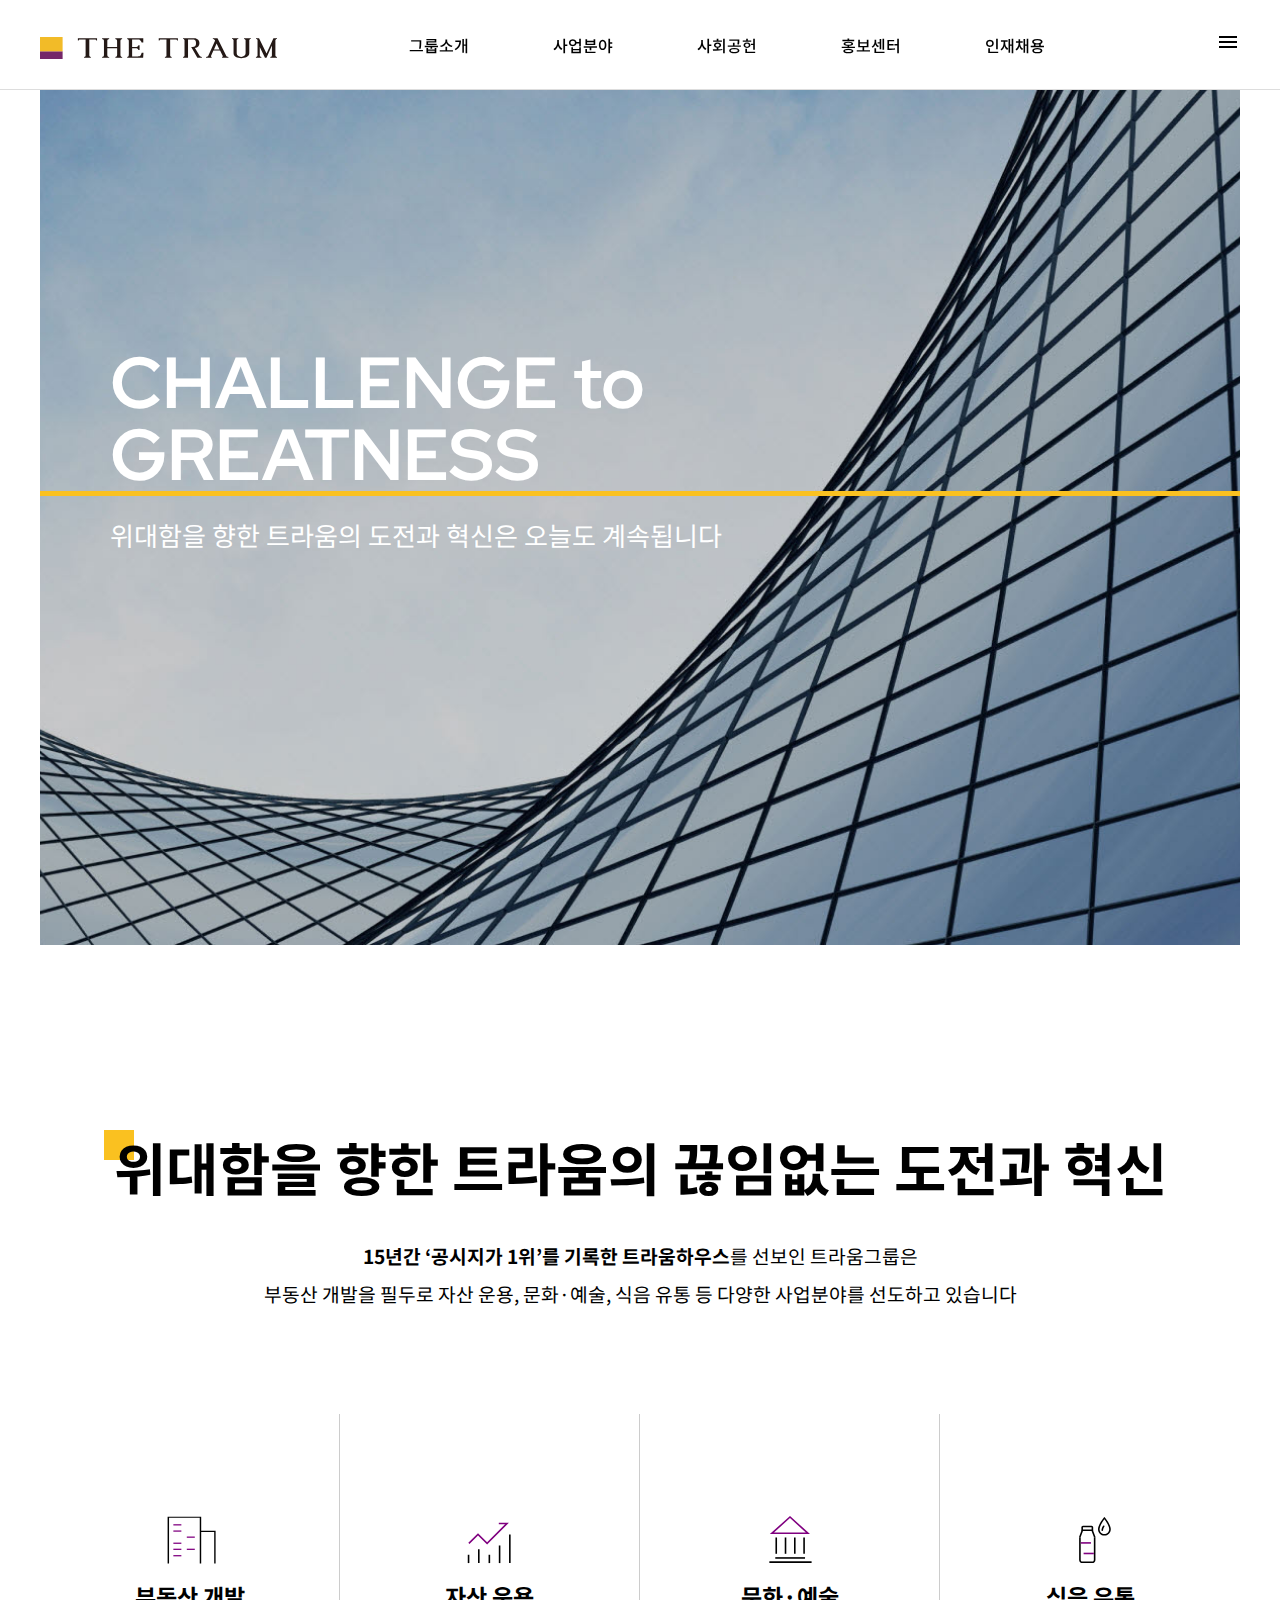
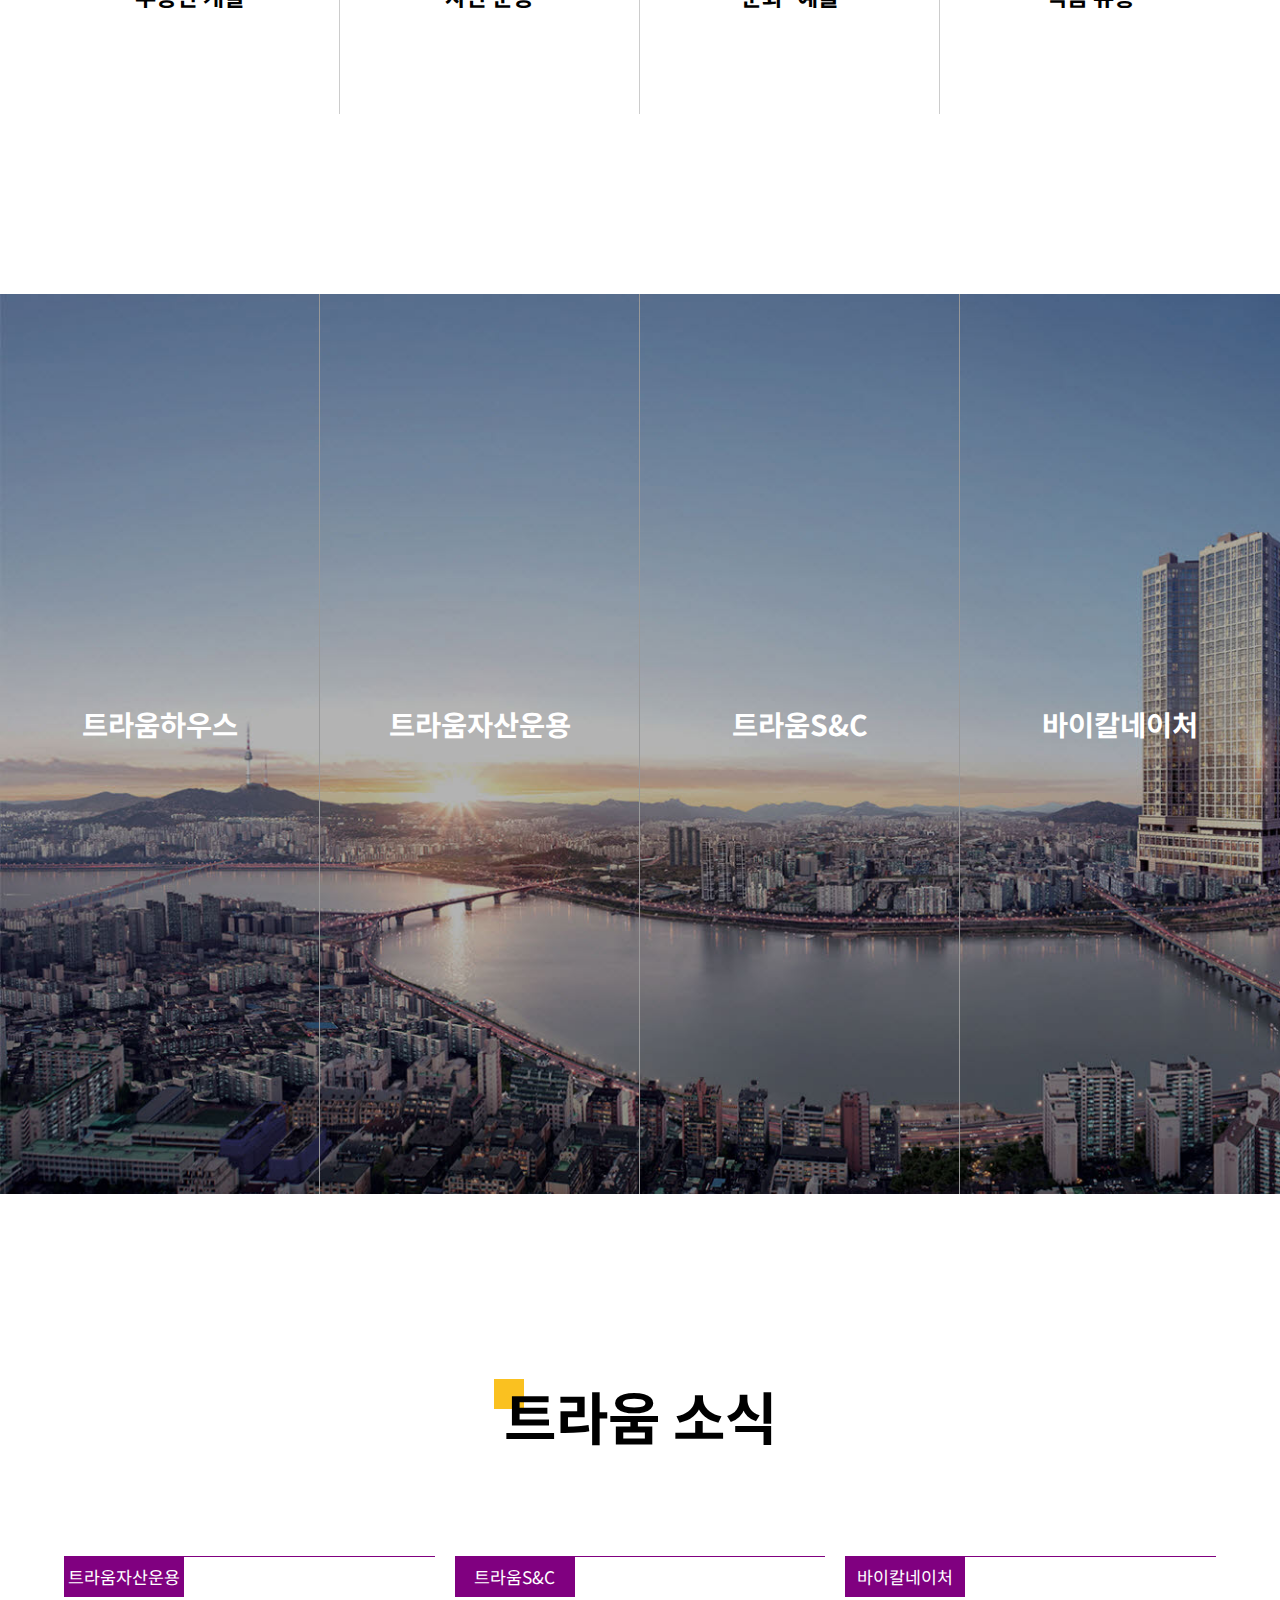
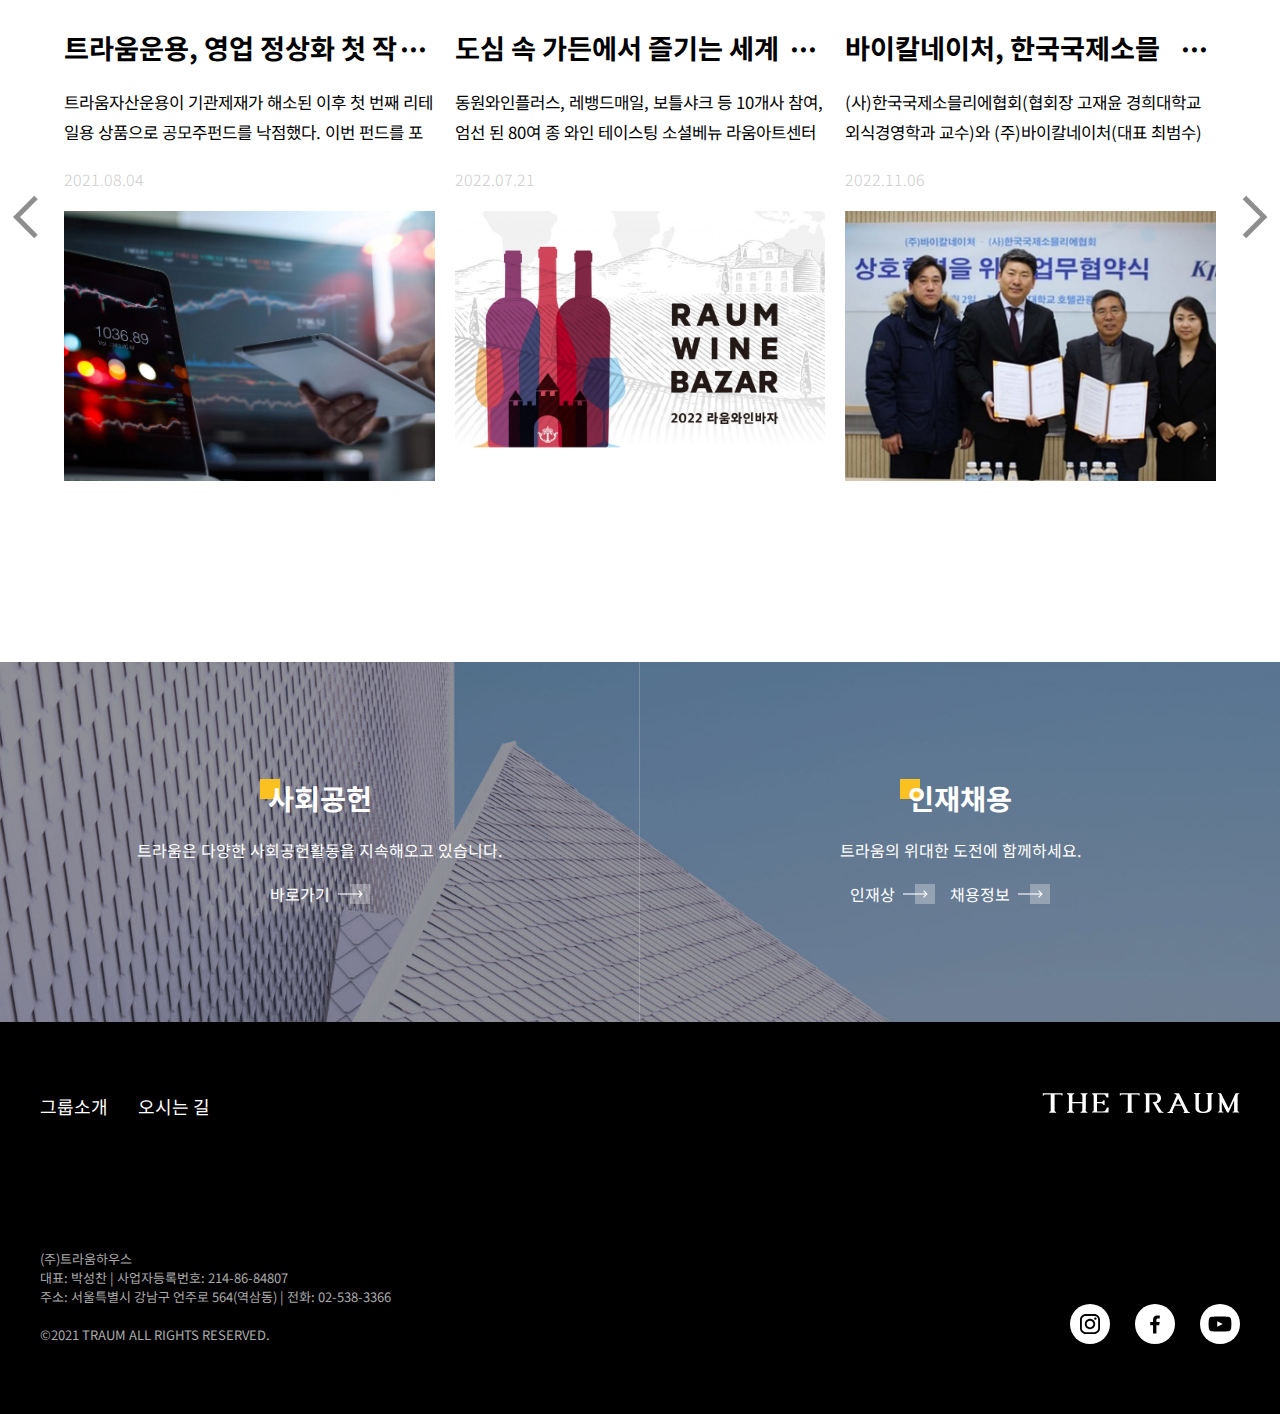
==== commit 0c042df1: "사이트맵 추가" ====
--- a/index.html
+++ b/index.html
@@ -5,6 +5,10 @@
     <meta http-equiv="X-UA-Compatible" content="IE=edge" />
     <meta name="viewport" content="width=device-width, initial-scale=1.0" />
     <title>THE TRAUM</title>
+    <link
+      rel="shortcut icon"
+      href="./images/icon_314437b1bab41f78df8daaabedae7fd4.ico"
+    />
     <link rel="stylesheet" href="./css/style.css" />
     <link
       rel="stylesheet"
@@ -35,7 +39,7 @@
         <nav class="gnb">
           <ul class="depth1">
             <li>
-              <a class="depth1-a" href="#">그룹소개</a>
+              <a href="#">그룹소개</a>
               <ul class="depth2">
                 <li>
                   <a href="#">CEO 인사말</a>
@@ -58,7 +62,7 @@
               </ul>
             </li>
             <li>
-              <a class="depth1-a" href="#">사업분야</a>
+              <a href="#">사업분야</a>
               <ul class="depth2">
                 <li>
                   <a href="#">부동산 개발</a>
@@ -75,7 +79,7 @@
               </ul>
             </li>
             <li>
-              <a class="depth1-a" href="#">사회공헌</a>
+              <a href="#">사회공헌</a>
               <ul class="depth2">
                 <li>
                   <a href="#">사회공헌 소개</a>
@@ -86,7 +90,7 @@
               </ul>
             </li>
             <li>
-              <a class="depth1-a" href="#">홍보센터</a>
+              <a href="#">홍보센터</a>
               <ul class="depth2">
                 <li>
                   <a href="#">그룹뉴스</a>
@@ -97,7 +101,7 @@
               </ul>
             </li>
             <li>
-              <a class="depth1-a" href="#">인재채용</a>
+              <a href="#">인재채용</a>
               <ul class="depth2">
                 <li>
                   <a href="#">인재상</a>
@@ -109,11 +113,133 @@
             </li>
           </ul>
         </nav>
-        <div class="nav-icon">
-          <a href="sitemap.html"><img src="./images/menu.svg" alt="menu" /></a>
+        <div class="site-map-toggle">
+          <a href="#"><img src="./images/menu.svg" alt="menu" /></a>
         </div>
       </header>
       <!-- // header -->
+
+      <!-- site-map -->
+      <div id="site-map">
+        <div class="header-cover">
+          <h1 class="logo mob-only">
+            <a href="index.html">
+              <img src="./images/logo.svg" alt="logo" />
+            </a>
+          </h1>
+          <div class="site-map-close">
+            <a href="#"><img src="./images/close.svg" alt="menu" /></a>
+          </div>
+        </div>
+        <nav class="gnb">
+          <ul class="depth1">
+            <li>
+              <a href="#"
+                >그룹소개
+                <img
+                  class="mob-only"
+                  src="./images/arrow-down.svg"
+                  alt="그룹소개"
+              /></a>
+              <ul class="depth2">
+                <li>
+                  <a href="#">CEO 인사말</a>
+                </li>
+                <li>
+                  <a href="#">경영철학</a>
+                </li>
+                <li>
+                  <a href="#">연혁</a>
+                </li>
+                <li>
+                  <a href="#">계열사 소개</a>
+                </li>
+                <li>
+                  <a href="#">CI</a>
+                </li>
+                <li>
+                  <a href="#">오시는 길</a>
+                </li>
+              </ul>
+            </li>
+            <li>
+              <a href="#"
+                >사업분야
+                <img
+                  class="mob-only"
+                  src="./images/arrow-down.svg"
+                  alt="사업분야"
+              /></a>
+              <ul class="depth2">
+                <li>
+                  <a href="#">부동산 개발</a>
+                </li>
+                <li>
+                  <a href="#">자산 운용</a>
+                </li>
+                <li>
+                  <a href="#">문화·예술</a>
+                </li>
+                <li>
+                  <a href="#">식음 유통</a>
+                </li>
+              </ul>
+            </li>
+            <li>
+              <a href="#"
+                >사회공헌
+                <img
+                  class="mob-only"
+                  src="./images/arrow-down.svg"
+                  alt="사회공헌"
+              /></a>
+              <ul class="depth2">
+                <li>
+                  <a href="#">사회공헌 소개</a>
+                </li>
+                <li>
+                  <a href="#">사회공헌 활동</a>
+                </li>
+              </ul>
+            </li>
+            <li>
+              <a href="#"
+                >홍보센터
+                <img
+                  class="mob-only"
+                  src="./images/arrow-down.svg"
+                  alt="홍보센터"
+              /></a>
+              <ul class="depth2">
+                <li>
+                  <a href="#">그룹뉴스</a>
+                </li>
+                <li>
+                  <a href="#">미디어룸</a>
+                </li>
+              </ul>
+            </li>
+            <li>
+              <a href="#"
+                >인재채용
+                <img
+                  class="mob-only"
+                  src="./images/arrow-down.svg"
+                  alt="인재채용"
+              /></a>
+              <ul class="depth2">
+                <li>
+                  <a href="#">인재상</a>
+                </li>
+                <li>
+                  <a href="#">채용정보</a>
+                </li>
+              </ul>
+            </li>
+          </ul>
+        </nav>
+      </div>
+      <!-- // site-map -->
 
       <div class="main-title">
         <div class="title-txt">
@@ -228,6 +354,17 @@
             <a href="#"> <p class="hidden kf-next-slide link-more">MORE</p></a>
           </li>
         </ul>
+        <div class="slide-btn tab-only">
+          <button class="active"></button>
+          <button></button>
+          <button></button>
+        </div>
+        <div class="slide-btn mob-only">
+          <button class="active"></button>
+          <button></button>
+          <button></button>
+          <button></button>
+        </div>
       </div>
       <!-- // contents_2 -->
 
--- a/css/web.css
+++ b/css/web.css
@@ -1,14 +1,17 @@
 /* :::::::: web.css :::::::: */
+.web-none {
+  display: none;
+}
 .mob-only {
   display: none;
 }
-.web-none {
+.tab-only {
   display: none;
 }
-.container {
-  max-width: 1900px;
-}
-
+
+body {
+  padding-top: 90px;
+}
 /* ######## header ######## */
 header {
   display: flex;
@@ -20,36 +23,40 @@
   padding: 0 40px;
   z-index: 100;
   position: fixed;
+  top: 0;
   background: #fff;
   border-bottom: 0.2px solid #ddd;
 }
 
-.gnb {
+header .gnb {
   height: 100%;
 }
-
-.gnb .depth1 > li {
+header .gnb .depth1 {
+  height: 90px;
+}
+
+header .gnb .depth1 > li {
   width: 140px;
   height: 100%;
-  /* outline: 1px solid yellow; */
-  position: relative;
-}
-.gnb .depth1 > li > a {
+  position: relative;
+  padding-left: 20px;
+}
+header .gnb .depth1 > li > a {
   font-size: 16px;
   font-weight: 500;
   line-height: 90px;
+  display: block;
 }
 
 /* depth2 메뉴 */
-.gnb .depth2 {
+header .gnb .depth2 {
   height: 0;
-  padding-top: 20px;
-  margin-bottom: 20px;
+  margin-top: 20px;
+  overflow: hidden;
   z-index: 2;
-  overflow: hidden;
   transition: 0.2s;
 }
-.gnb .depth1::after {
+header .gnb .depth1::after {
   content: "";
   width: 100%;
   height: 0;
@@ -60,27 +67,27 @@
   transition: 0.2s;
   z-index: -1;
 }
-.gnb .depth1:hover::after {
+header .gnb .depth1:hover::after {
   height: 280px;
 }
 
-.gnb .depth1:hover .depth2 {
-  height: 280px;
+header .gnb .depth1:hover .depth2 {
+  height: 260px;
   flex-direction: column;
 }
 
-.gnb .depth2 a {
+header .gnb .depth2 a {
   font-size: 15px;
   font-weight: 400;
   line-height: 40px;
 }
 
-.gnb a:hover {
+header .gnb a:hover {
   font-weight: 700;
   color: #800080;
 }
 
-.gnb .depth1 > li::before {
+header .gnb .depth1 > li::before {
   content: "";
   width: 0px;
   height: 2px;
@@ -89,8 +96,87 @@
   top: 88px;
   transition: 0.5s;
 }
-.gnb .depth1 > li:hover::before {
+header .gnb .depth1 > li:hover::before {
   width: 65px;
+}
+
+/* ######## site-map ######## */
+#site-map {
+  z-index: 10000;
+  width: 100vw;
+  height: 100vh;
+  position: fixed;
+  top: 0;
+  background: #fff;
+  padding: 0 40px;
+}
+
+#site-map .header-cover {
+  width: 100%;
+  height: 90px;
+  display: flex;
+  justify-content: flex-end;
+  align-items: center;
+}
+
+#site-map .site-map-close img {
+  width: 24px;
+}
+
+#site-map .gnb .depth1 {
+  /* outline: 1px solid red; */
+  margin-top: 10px;
+  display: flex;
+  justify-content: center;
+  gap: 150px;
+  height: 90px;
+}
+
+#site-map .gnb .depth1::after {
+  content: "";
+  width: 100vw;
+  height: 0.1px;
+  background: #800080;
+  position: absolute;
+  top: 190px;
+  left: 0;
+}
+
+#site-map .gnb .depth1 > li {
+  vertical-align: top;
+  font-size: 26px;
+  font-weight: 700;
+  line-height: 90px;
+}
+
+#site-map .gnb .depth1 > li > a {
+  color: #800080;
+}
+
+#site-map .gnb .depth2 {
+  margin-top: 30px;
+}
+
+#site-map .gnb .depth2 > li {
+  vertical-align: top;
+  font-size: 20px;
+  font-weight: 400;
+  line-height: 1em;
+  margin-bottom: 20px;
+}
+
+/* site-map 전환 */
+#site-map {
+  height: 0;
+  overflow: hidden;
+  opacity: 0;
+  transition: 0.5s;
+}
+
+#site-map.show {
+  height: 100vh;
+  overflow: visible;
+  opacity: 1;
 }
 
 /* ######## title ######## */
--- a/css/tab.css
+++ b/css/tab.css
@@ -6,12 +6,17 @@
   display: none;
 }
 
+body {
+  padding-top: 90px;
+}
+
 /* ######## header ######## */
 header {
   display: flex;
   width: 100vw;
   height: 90px;
   position: fixed;
+  top: 0;
   /* outline: 1px solid red; */
   justify-content: space-between;
   align-items: center;
@@ -20,9 +25,87 @@
   z-index: 100;
   background-color: #fff;
 }
-.gnb {
+header .gnb {
   height: 100%;
   display: none;
+}
+
+/* ######## site-map ######## */
+#site-map {
+  z-index: 10000;
+  width: 100vw;
+  height: 100vh;
+  position: fixed;
+  top: 0;
+  background: #fff;
+  padding: 0 40px;
+}
+
+#site-map .header-cover {
+  width: 100%;
+  height: 90px;
+  display: flex;
+  justify-content: flex-end;
+  align-items: center;
+}
+
+#site-map .site-map-close img {
+  width: 24px;
+}
+
+#site-map .gnb .depth1 {
+  /* outline: 1px solid red; */
+  margin-top: 10px;
+  display: flex;
+  justify-content: space-between;
+  height: 90px;
+}
+
+#site-map .gnb .depth1::after {
+  content: "";
+  width: 100vw;
+  height: 0.1px;
+  background: #800080;
+  position: absolute;
+  top: 190px;
+  left: 0;
+}
+
+#site-map .gnb .depth1 > li {
+  vertical-align: top;
+  font-size: 26px;
+  font-weight: 700;
+  line-height: 90px;
+}
+
+#site-map .gnb .depth1 > li > a {
+  color: #800080;
+}
+
+#site-map .gnb .depth2 {
+  margin-top: 30px;
+}
+
+#site-map .gnb .depth2 > li {
+  vertical-align: top;
+  font-size: 20px;
+  font-weight: 400;
+  line-height: 1em;
+  margin-bottom: 20px;
+}
+
+/* site-map 전환 */
+#site-map {
+  height: 0;
+  overflow: hidden;
+  opacity: 0;
+  transition: 0.5s;
+}
+
+#site-map.show {
+  height: 100vh;
+  overflow: visible;
+  opacity: 1;
 }
 
 /* ######## title ######## */
@@ -194,17 +277,19 @@
   width: 100vw;
   height: 100vh;
   max-height: 900px;
+  overflow: hidden;
+  position: relative;
 }
 .contents_2 .bm-list {
-  width: 100%;
+  width: calc(100vw * 4);
   display: flex;
   flex-wrap: wrap;
-  overflow: hidden;
-  height: 100%;
+  height: 100%;
+  transition: 0.5s;
 }
 
 .contents_2 .bm-list li {
-  width: 50%;
+  width: 50vw;
   height: 100%;
   display: flex;
   flex-direction: column;
@@ -273,6 +358,31 @@
   transform: translate(20px, 0);
 }
 
+.contents_2 .slide-btn.tab-only {
+  width: 100%;
+  position: absolute;
+  bottom: 10px;
+  display: flex;
+  gap: 20px;
+  justify-content: center;
+}
+
+.contents_2 .slide-btn.tab-only button {
+  width: 10px;
+  height: 10px;
+  background: rgba(255, 255, 255, 0.5);
+  justify-content: center;
+  border: none;
+}
+
+.contents_2 .slide-btn.tab-only button:hover {
+  background: rgba(255, 255, 255, 1);
+}
+
+.contents_2 .slide-btn.tab-only button.active {
+  background: rgba(255, 255, 255, 1);
+}
+
 /* ######## contents_3 ######## */
 .contents_3 {
   width: 100vw;
--- a/css/mob.css
+++ b/css/mob.css
@@ -5,11 +5,18 @@
 .web-only {
   display: none;
 }
-
+.tab-only {
+  display: none;
+}
+
+body {
+  padding-top: 65px;
+}
 /* ######## header ######## */
 header {
   display: flex;
   position: fixed;
+  top: 0;
   width: 100%;
   height: 65px;
   /* outline: 1px solid red; */
@@ -20,12 +27,108 @@
   z-index: 100;
   background-color: #fff;
 }
+header h1 a {
+  display: flex;
+  align-items: center;
+}
 header h1 img {
   width: 80%;
 }
-.gnb {
+header .gnb {
   height: 100%;
   display: none;
+}
+
+/* ######## site-map ######## */
+#site-map {
+  z-index: 10000;
+  width: 100vw;
+  height: 100vh;
+  position: fixed;
+  top: 0;
+  background: #fff;
+  padding: 0 14px;
+}
+
+#site-map .header-cover {
+  width: 100%;
+  height: 65px;
+  display: flex;
+  justify-content: space-between;
+  align-items: center;
+}
+
+#site-map .header-cover h1 a {
+  display: flex;
+  align-items: center;
+}
+#site-map .header-cover h1 img {
+  width: 80%;
+}
+
+#site-map .site-map-close img {
+  width: 24px;
+}
+
+#site-map .gnb .depth1 {
+  margin-top: 25px;
+  display: flex;
+  flex-direction: column;
+}
+
+#site-map .gnb .depth1 > li {
+  border-bottom: 0.1px solid rgba(0, 0, 0, 0.1);
+}
+
+#site-map .gnb .depth1 > li > a {
+  width: 100%;
+  height: 50px;
+  display: flex;
+  justify-content: space-between;
+  font-weight: 700;
+  align-items: center;
+}
+
+#site-map .gnb .depth1 > li > a img {
+  width: 24px;
+}
+
+#site-map .gnb .depth2 {
+  padding: 20px;
+  background: #f9f9f9;
+  max-height: 300px;
+}
+
+#site-map .gnb .depth2 > li a {
+  vertical-align: top;
+  font-size: 14px;
+  font-weight: 500;
+  line-height: 35px;
+}
+
+/* site-map 전환 */
+#site-map {
+  height: 0;
+  overflow: hidden;
+  opacity: 0;
+  transition: 0.5s;
+}
+
+#site-map.show {
+  height: 100vh;
+  overflow: visible;
+  opacity: 1;
+}
+
+/* site-map 2depth 메뉴 보이기 */
+#site-map .gnb .depth1 > li {
+  max-height: 50px;
+  overflow: hidden;
+  transition: 0.5s;
+}
+
+#site-map .gnb .depth1 > li:hover {
+  max-height: 400px;
 }
 
 /* ######## title ######## */
@@ -199,14 +302,16 @@
 /* ######## contents_2 ######## */
 
 .contents_2 {
+  width: 100vw;
   height: 65vh;
+  position: relative;
+  overflow: hidden;
 }
 .contents_2 .bm-list {
-  width: 100%;
-  display: flex;
-  flex-wrap: wrap;
-  overflow: hidden;
+  width: calc(100vw * 4);
+  display: flex;
   height: 100%;
+  transition: 0.5s;
 }
 
 .contents_2 .bm-list li {
@@ -275,6 +380,31 @@
 }
 .contents_2 .link-more:hover::after {
   transform: translate(20px, 0);
+}
+
+.contents_2 .slide-btn.mob-only {
+  width: 100%;
+  position: absolute;
+  bottom: 10px;
+  display: flex;
+  gap: 20px;
+  justify-content: center;
+}
+
+.contents_2 .slide-btn.mob-only button {
+  width: 10px;
+  height: 10px;
+  background: rgba(255, 255, 255, 0.5);
+  justify-content: center;
+  border: none;
+}
+
+.contents_2 .slide-btn.mob-only button:hover {
+  background: rgba(255, 255, 255, 1);
+}
+
+.contents_2 .slide-btn.mob-only button.active {
+  background: rgba(255, 255, 255, 1);
 }
 
 /* ######## contents_3 ######## */
